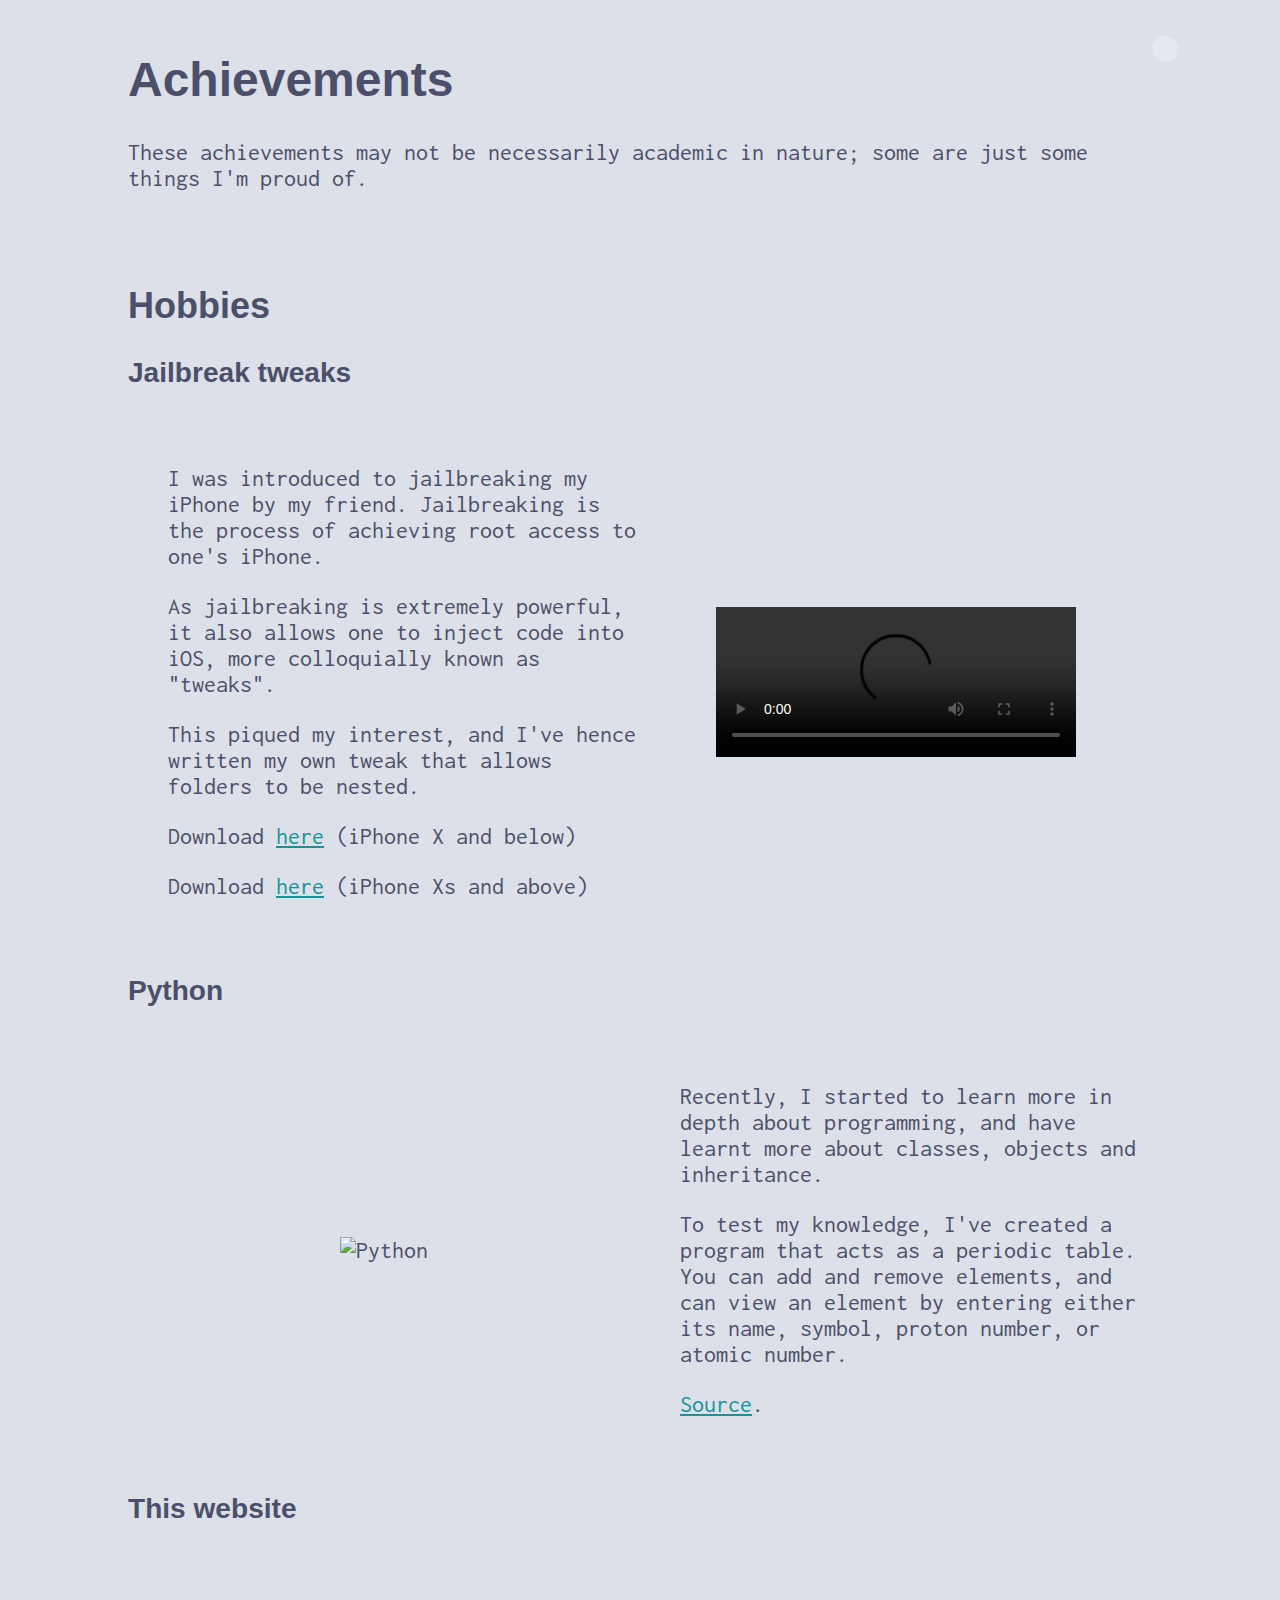
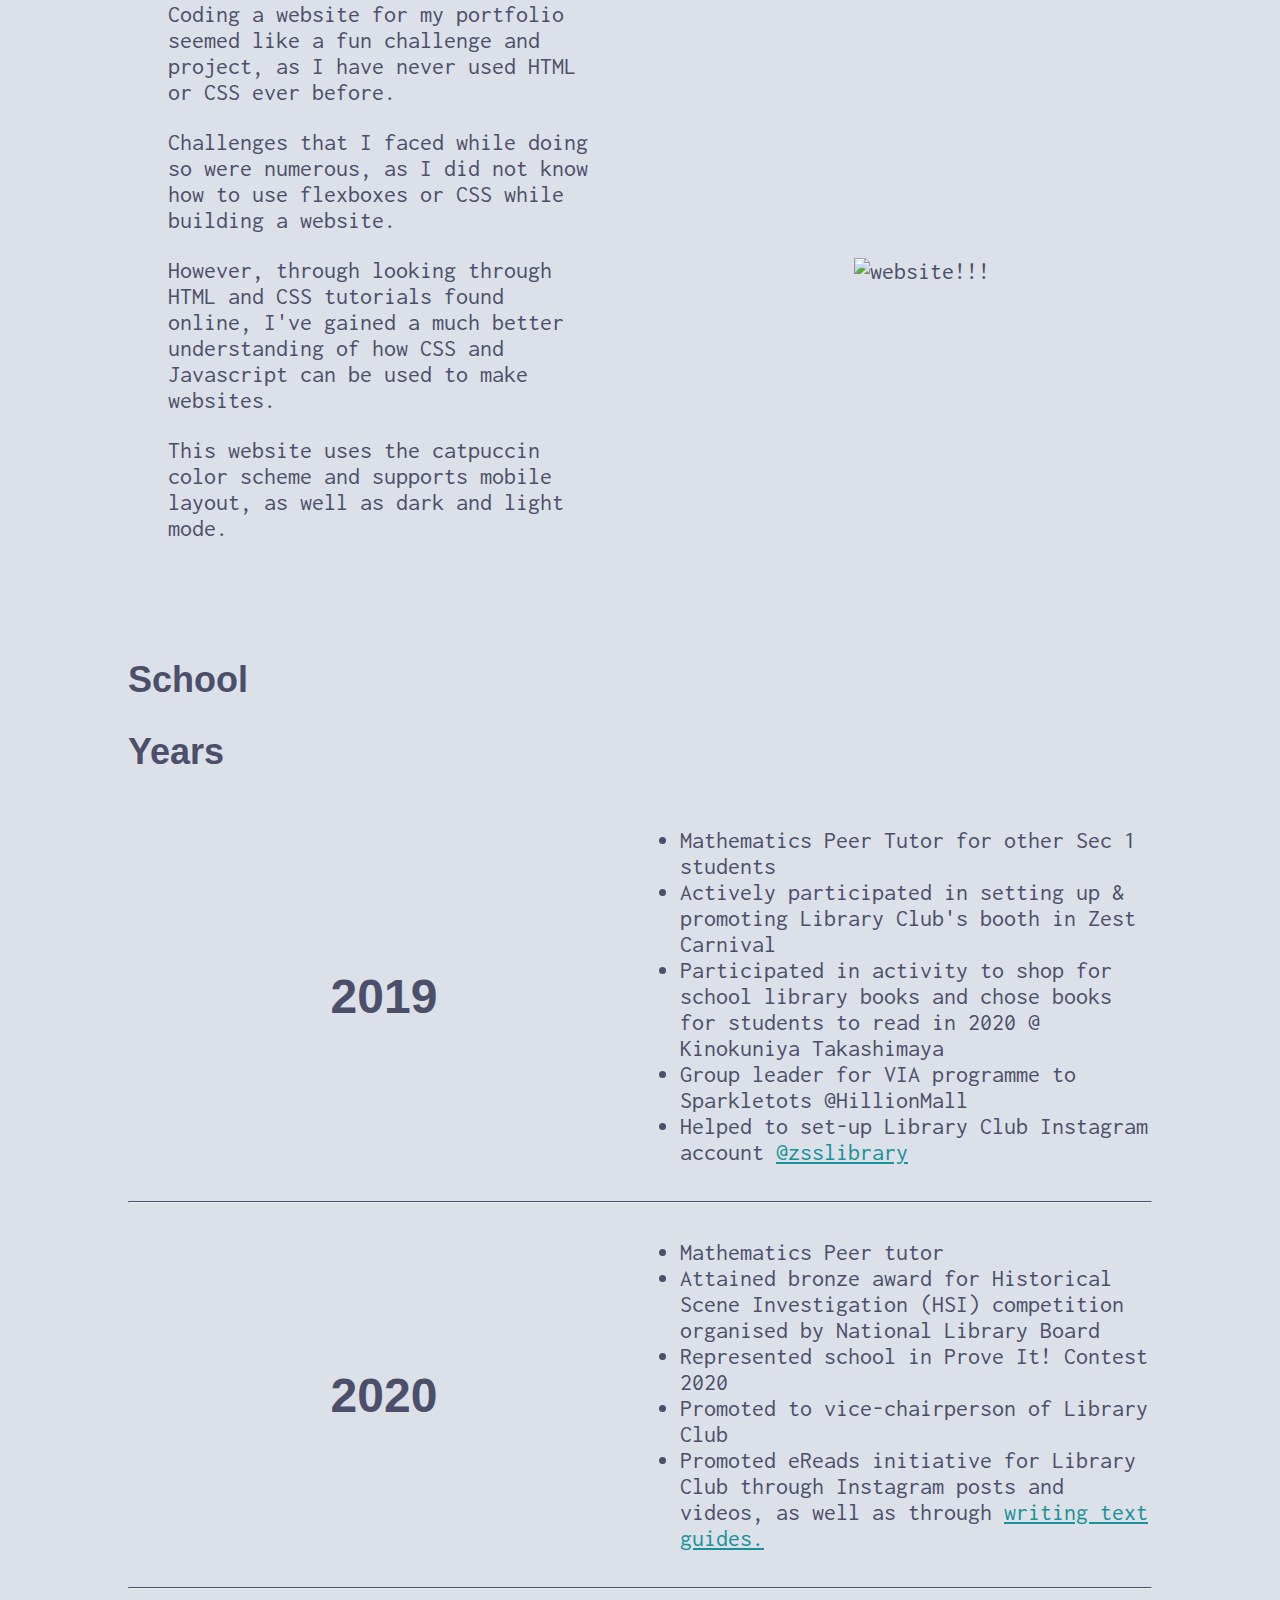
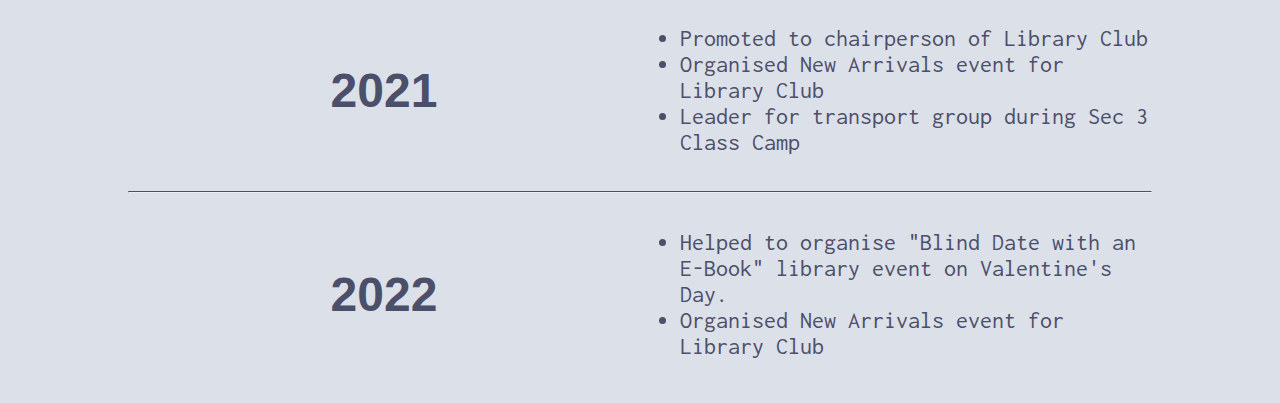
==== achievements.html @ 93082a9f "Add files via upload" ====
<!DOCTYPE html>
<html lang='en'>

<head>
    <title>LL's site</title>
    <meta charset='utf-8'>
    <meta name="viewport" content="width=device-width, initial-scale=1">
    <meta property="og:site_name" content="LL's website">
    <meta property="og:url" content="https://hrtowii.github.io">
    <meta property="og:title" content="Website of htrowii">
    <meta property="og:description" content="Sussy">
    <meta property="og:type" content="website">
    <link rel='stylesheet' href='main.css'>
    <link rel="icon" href="img/oneshotsun.ico">
    <script src="https://kit.fontawesome.com/e23a98c840.js" crossorigin="anonymous"></script>
</head>

<body>
    <div id="navbarbutton">
        <a href="javascript:void(0);" class="navbaricon" onclick="navExpand()"><i class="sticky fa fa-bars"></i></a>
    </div>
    <div id="navbar" class="hidden">
        <a href="javascript:void(0);" class="icon" onclick="navExpand()"><i class="fa fa-bars"></i></a>
        <a href="index.html">Home</a>
         
        <a class="active" href="javascript:void(0)">Achievements</a>
        <a href="blog.html">Blog</a>
        <span class="navsocial">
            <a href="https://instagram.com/htrowii"><i class="fab fa-instagram"></i></a>
            <a href="https://github.com/hrtowii"><i class="fab fa-github"></i></a>
        </span>
    </div>

    <div class="content">
        <h1>Achievements</h1>
        <p>These achievements may not be necessarily academic in nature; some are just some things I'm proud of. </p>
    </div>

    <div class="content">
        <!-- why is flexbox so CONFUSING!!!!!!-->
        <h2>Hobbies</h2>
        <!-- <h3>Scratch</h3>
        <div class="contentflexboxleft">
            <div class="contentleft">
                <iframe src="https://scratch.mit.edu/projects/213161952/embed" title="Scratch Game" frameborder="0"
                    allow="accelerometer; autoplay; clipboard-write; encrypted-media; gyroscope; picture-in-picture"
                    allowfullscreen></iframe>
            </div>
            <div class="contentright">
                <ul>
                    <p>When I was in primary school, I was introduced to using Scratch for programming simple games.
                        This is one of them. </p>
                </ul>
            </div>
        </div> -->
        <h3>Jailbreak tweaks</h3>
        <div class="contentflexboxright">
            <div class="contentleft">
                <ul>
                    <p>I was introduced to jailbreaking my iPhone by my friend. Jailbreaking is the process of achieving
                        root access to one's iPhone. </p>
                    <p>As jailbreaking is extremely powerful, it also allows one to inject code into iOS, more
                        colloquially known as "tweaks". </p>
                    <p>This piqued my interest, and I've hence written my own tweak that allows folders to be nested.
                    </p>
                    <p>Download <a
                            href="https://cdn.discordapp.com/attachments/688122301975363591/941965598353653760/com.htrowii.nestedfoldersarm64_1.0.0_iphoneos-arm.deb">here</a>
                        (iPhone X and below) </p>
                    <p>Download <a
                            href="https://cdn.discordapp.com/attachments/688122301975363591/941965598575968256/com.htrowii.nestedfoldersarm64e_1.0.0_iphoneos-arm.deb">here</a>
                        (iPhone Xs and above) </p>
                    <ul>
            </div>
            <div class="contentright">
                <video width="360" src="img/video.mp4" title="Nested folders" controls=""> No video support in this
                    browser. </video>
            </div>
        </div>
        <!-- <h3>mBot</h3>
        <div class="contentflexboxleft">
            <div class="contentleft">
                <img src="img/mBot.png" title="Scratch Game" frameborder="0"
                    allow="accelerometer; autoplay; clipboard-write; encrypted-media; gyroscope; picture-in-picture"
                    allowfullscreen></img>
            </div>
            <div class="contentright">
                <ul>
                    <p>Through my school's Applied Learning Programme, I learnt to use mBot and Arduino and how to
                        programme a robot to complete basic obstacle courses. </p>
                    <p>I coded the mBot to only follow black colored lines, and to turn automatically whenever it
                        detected a wall. </p>
                </ul>
            </div>
        </div> -->
        <!-- <h3>Swift</h3>
        <div class="contentflexboxright">
            <div class="contentleft">
                <ul>
                    <p>I've always been intrigued by apps, and how they're coded for so many devices while maintaining
                        user friendliness. </p>
                    <p>Recently, since the Covid-19 Pandemic started, more and more apps have been released to aid
                        people fare through tough times during lockdown by providing various goods/services (eg.
                        Redmart, Carousell) </p>
                    <p>Hence, I started to search up on what languages mobile apps are coded in, and came across Swift.
                        Swift is the native language used in Apple iPhone applications. </p>
                    <p>I've since learnt some basic Swift from Codecademy and am currently learning SwiftUI through "100
                        Days of Swift(UI)" by Hacking with Swift. </p>
                </ul>
            </div>
            <div class="contentright">
                <img src="img/Swift.png" title="Swift"></img>
            </div>
        </div> -->
        <h3>Python</h3>
        <div class="contentflexboxleft">
            <div class="contentleft">
                <img src="img/Python.png" title="Python"></img>
            </div>
            <div class="contentright">
                <ul>
                    <p>Recently, I started to learn more in depth about programming, and have learnt more about classes,
                        objects and inheritance. </p>
                    <p>To test my knowledge, I've created a program that acts as a periodic table. You can add and
                        remove elements, and can view an element by entering either its name, symbol, proton number, or
                        atomic number. </p>
                    <p><a href="https://raw.githubusercontent.com/hrtowii/Pythonstuff/main/PeriodicTable.py">Source</a>.
                    </p>
                </ul>
            </div>
        </div>

        <h3>This website</h3>
        <div class="contentflexboxright">
            <div class="contentleft" style="padding-right: 10%;">
                <ul>
                    <p>Coding a website for my portfolio seemed like a fun challenge and project, as I have never used
                        HTML or CSS ever before. </p>
                    <p>Challenges that I faced while doing so were numerous, as I did not know how to use flexboxes or
                        CSS while building a website. </p>
                    <p>However, through looking through HTML and CSS tutorials found online, I've gained a much better
                        understanding of how CSS and Javascript can be used to make websites. </p>
                    <p>This website uses the catpuccin color scheme and supports mobile layout, as well as dark and
                        light mode. </p>
                </ul>
            </div>
            <div class="contentright">
                <img src="img/Website.png" title="website!!!"></img>
            </div>
        </div>

    </div>

    <div class="content">
        <h2>School</h2>
        <h2>Years</h2>
        <div class="contentflexboxright">
            <div class="contentleft">
                <h1 id="2019">2019</h1>
            </div>
            <div class="contentright">
                <ul>
                    <li>Mathematics Peer Tutor for other Sec 1 students </li>
                    <li>Actively participated in setting up & promoting Library Club's booth in Zest Carnival </li>
                    <li>Participated in activity to shop for school library books and chose books for students to read
                        in 2020 @ Kinokuniya Takashimaya </li>
                    <li>Group leader for VIA programme to Sparkletots @HillionMall </li>
                    <li>Helped to set-up Library Club Instagram account <a
                            href="https://instagram.com/zsslibrary/">@zsslibrary</a> </li>
                </ul>
            </div>
        </div>
        <hr class="style">
        <div class="contentflexboxright">
            <div class="contentleft">
                <h1 id="2020">2020</h1>
            </div>
            <div class="contentright">
                <ul>
                    <li>Mathematics Peer tutor </li>
                    <li>Attained bronze award for Historical Scene Investigation (HSI) competition organised by National
                        Library Board </li>
                    <li>Represented school in Prove It! Contest 2020 </li>
                    <li>Promoted to vice-chairperson of Library Club </li>
                    <li>Promoted eReads initiative for Library Club through Instagram posts and videos, as well as
                        through <a href="https://drive.google.com/file/d/1F2bn2jaBj6zykSbVB9zctTsX5LFpiKjy/view">writing
                            text guides.</a> </li>
                </ul>
            </div>
        </div>
        <hr class="style">
        <div class="contentflexboxright">
            <div class="contentleft">
                <h1 id="2021">2021</h1>
            </div>
            <div class="contentright">
                <ul>
                    <li>Promoted to chairperson of Library Club </li>
                    <li>Organised New Arrivals event for Library Club </li>
                    <li>Leader for transport group during Sec 3 Class Camp </li>
                </ul>
            </div>
        </div>
        <hr class="style">
        <div class="contentflexboxright">
            <div class="contentleft">
                <h1 id="2022">2022</h1>
            </div>
            <div class="contentright">
                <ul>
                    <li>Helped to organise "Blind Date with an E-Book" library event on Valentine's Day. </li>
                    <li>Organised New Arrivals event for Library Club </li>
                </ul>
            </div>
        </div>
    </div>
    </div>
</body>
<script type="text/javascript" src="navbar.js"></script>
</html>
---- main.css ----
@import url('https://fonts.googleapis.com/css?family=Inconsolata:wght@300&display=swap');

@font-face {
  font-family: "JetBrainsMono Semibold";
  src: local("JetBrainsMono Semibold"),
    url("fonts/JetBrainsMono-SemiBold.woff2") format("woff") tech(color-COLRv1), url("fonts/JetBrainsMono-SemiBold.woff2")
      format("woff");
}

/* light mode */
:root {
  --background: #dce0e8;
  --background2: #e6e9ef;
  --foreground: #4c4f69;
  --date: #ea76cb;
  --navbar: #e6e9ef;
  --navsel: #dd7878;
  --navhover: #dc8a78;
  --link: #179299;
  --linkhover: #40a02b;
}

/* dark mode*/
@media (prefers-color-scheme: dark) {
  :root {
    --background: #11111b;
    --background2: #181825;
    --foreground: #cdd6f4;
    --date: #f5c2e7;
    --navbar: #1e1e2e;
    --navsel: #ca9ee6;
    --navhover: #cba6f7;
    --link: #f5e0dc;
    --linkhover: #f5c2e7;
  }
}

/* basic stuff */
body {
  background-color: var(--background);
  color: var(--foreground);
  font-size: 1.5rem;
  margin: 0px;
  overflow-x: hidden;
  font-family: 'Inconsolata', sans-serif;
}

h1 {
  text-align: left;
  font-size: 3rem;
  font-family: 'JetBrainsMono Semibold', sans-serif;
}

h2 {
  text-align: left;
  font-size: 2.25rem;
  font-family: 'JetBrainsMono Semibold', sans-serif;
}

h3 {
  text-align: left;
  font-size: 1.755rem;
  font-family: 'JetBrainsMono Semibold', sans-serif;
}

p {
  word-wrap: break-word;
  width: 100%;
}
.inline {
  display: inline;
}

.inlinehighlight {
  display: inline;
  color: var(--navsel);
}

a {
  color: var(--link);
  text-decoration: underline;
  font-style: normal;
  font-family: 'Inconsolata', sans-serif;
}

a:hover {
  color: var(--linkhover);
  font-family: 'Inconsolata', sans-serif;
  transition: color .2s ease;
  transition-property: color;
  transition-duration: 0.2s;
  transition-timing-function: ease;
  transition-delay: 0s;
}

hr.style {
  border-top: 1px solid var(--foreground);
}

html {
  overflow-y: auto;
}
/*  Navbar  */
#navbar {
  position: fixed;
  top: 0;
  left: 0;
  min-height: 120vh; /* please work on iphone */
  overflow-y: auto;
  background-color: var(--navbar);
  z-index: 9999;
  font-family: 'Inconsolata', sans-serif;
}

.hidden {
  visibility: hidden;
}

.sticky.fa.fa-bars { /* navbar button floating */
  padding: 0.8rem;
  top: 4vh;
  left: 90vw;
  color: var(--foreground);
  overflow: hidden;
  background: var(--background2);
  border-radius: 50%;
  font-size: 2.5rem;
  z-index: 999;
}

.sticky {
  /* class for sticky, js applies it when scrolling/resizing and on load */
  position: fixed;
  top: 0;
}

#navbar a {
  display: block;
  color: var(--foreground);
  text-align: left;
  padding: 14px 16px 14px 16px;
  text-decoration: none;
  font-size: 1.5rem;
  font-family: 'Inconsolata', sans-serif;
}

#navbar a:hover {
  background-color: var(--navhover);
  color: var(--background);
  font-family: 'Inconsolata', sans-serif;
}

#navbar a.active {
  background-color: var(--navsel);
  color: var(--background);
  font-family: 'Inconsolata', sans-serif;
}

#navbar a.active:hover {
  background-color: var(--navhover);
  color: var(--background);
  font-family: 'Inconsolata', sans-serif;
}

#navbar .icon {
  float: right;
  display: none;
}

span {
  display: block;
  text-align: center;
}

.blank {
  display: inline;
  color: var(--foreground);
}

#navbar .navsocial a {
  display: none;
  /* display: inline-flex; */
  text-align: left;
}

#navbar .navsocial :not(a) {
  padding-right: 0px;
}

/* extra stuff */
.content {
  padding-top: 20px;
  padding-bottom: 20px;
  padding-left: 10vw;
  padding-right: 10vw;
}

.centered {
  display: flex;
  align-items: center;
  justify-content: center;
}

#indexlinks {
  overflow: hidden;
  background-color: var(--background2);
  border-radius: 10px;
  width: 17vw;
}

#indexlinks span {
  display: inline-block;
  width: 100%;
}

#indexlinks a {
  display: block;
  width: 100%;
  color: var(--foreground);
  text-align: left;
  padding: 14px 16px 14px 16px;
  text-decoration: none;
  font-size: 1.5rem;
  font-family: 'Inconsolata', sans-serif;
}
#indexlinks .fab {
  display: inline; /* index page social media icons */
}

#indexlinks p {
  display: inline;
  text-align: left;
  margin-left: 12px;
}
#indexlinks a:hover {
  background-color: var(--navhover);
  color: var(--background);
  font-family: 'Inconsolata', sans-serif;
}

/* content alignment */
.contentflexboxleft {
  /* picture on left */
  display: flex;
  flex-direction: row;
  position: relative;
}
#text {
  display: none;
}
.contentflexboxright {
  /* means that the picture IS on the right */
  display: flex;
  flex-direction: row;
  position: relative;
}

.contentleft,
.contentright {
  width: 50vw;
  height: auto;
  display: flex;
  justify-content: space-evenly;
  align-items: center;
}

.contentactuallyleft {
  display: flex;
  justify-content: start;
  align-items: center;
}

img,
iframe,
video {
  max-height: 100%;
  max-width: 100%;
  object-fit: scale-down;
  z-index: 1;
}

/* animations */
html {
  scroll-behavior: smooth;
}

p, h1, h2, h3, h4, ul, li, hr, img, video, iframe, pre, code .blogpostbox, .blogpost {
  -webkit-animation-name: fadeInUp;
  animation-name: fadeInUp;
  -webkit-animation-duration: 0.5s;
  animation-duration: 0.5s;
  -webkit-animation-fill-mode: both;
  animation-fill-mode: both;
}

@-webkit-keyframes fadeInUp {
  0% {
    opacity: 0;
    -webkit-transform: translate3d(0, 100%, 0);
    transform: translate3d(0, 100%, 0);
  }

  100% {
    opacity: 1;
    -webkit-transform: none;
    transform: none;
  }
}

@keyframes fadeInUp {
  0% {
    opacity: 0;
    -webkit-transform: translate3d(0, 100%, 0);
    transform: translate3d(0, 100%, 0);
  }

  100% {
    opacity: 1;
    -webkit-transform: none;
    transform: none;
  }
}

.bounceOutLeft {
  -webkit-animation-name: bounceOutLeft;
  animation-name: bounceOutLeft;
  -webkit-animation-duration: 1s;
  animation-duration: 1s;
  -webkit-animation-fill-mode: both;
  animation-fill-mode: both;
}

@-webkit-keyframes bounceOutLeft {
  20% {
    opacity: 1;
    -webkit-transform: translate3d(20px, 0, 0);
    transform: translate3d(20px, 0, 0);
  }

  100% {
    opacity: 0;
    -webkit-transform: translate3d(-50px, 0, 0);
    transform: translate3d(-3000px, 0, 0);
  }
}

@keyframes bounceOutLeft {
  20% {
    opacity: 1;
    -webkit-transform: translate3d(20px, 0, 0);
    transform: translate3d(20px, 0, 0);
  }

  100% {
    opacity: 0;
    -webkit-transform: translate3d(-50px, 0, 0);
    transform: translate3d(-3000px, 0, 0);
  }
}

.bounceInLeft {
  -webkit-animation-name: bounceInLeft;
  animation-name: bounceInLeft;
  -webkit-animation-duration: 1s;
  animation-duration: 1s;
  -webkit-animation-fill-mode: both;
  animation-fill-mode: both;

}

@-webkit-keyframes bounceInLeft {

  0%,
  60%,
  75%,
  90%,
  100% {
    -webkit-transition-timing-function: cubic-bezier(0.215, 0.610, 0.355, 1.000);
    transition-timing-function: cubic-bezier(0.215, 0.610, 0.355, 1.000);
  }

  0% {
    opacity: 0;
    -webkit-transform: translate3d(-3000px, 0, 0);
    transform: translate3d(-3000px, 0, 0);
  }

  60% {
    opacity: 1;
    -webkit-transform: translate3d(25px, 0, 0);
    transform: translate3d(25px, 0, 0);
  }

  75% {
    -webkit-transform: translate3d(-10px, 0, 0);
    transform: translate3d(-10px, 0, 0);
  }

  90% {
    -webkit-transform: translate3d(5px, 0, 0);
    transform: translate3d(5px, 0, 0);
  }

  100% {
    -webkit-transform: none;
    transform: none;
  }
}

@keyframes bounceInLeft {

  0%,
  60%,
  75%,
  90%,
  100% {
    -webkit-transition-timing-function: cubic-bezier(0.215, 0.610, 0.355, 1.000);
    transition-timing-function: cubic-bezier(0.215, 0.610, 0.355, 1.000);
  }

  0% {
    opacity: 0;
    -webkit-transform: translate3d(-3000px, 0, 0);
    transform: translate3d(-3000px, 0, 0);
  }

  60% {
    opacity: 1;
    -webkit-transform: translate3d(25px, 0, 0);
    transform: translate3d(25px, 0, 0);
  }

  75% {
    -webkit-transform: translate3d(-10px, 0, 0);
    transform: translate3d(-10px, 0, 0);
  }

  90% {
    -webkit-transform: translate3d(5px, 0, 0);
    transform: translate3d(5px, 0, 0);
  }

  100% {
    -webkit-transform: none;
    transform: none;
  }
}

@-webkit-keyframes rotating /* Safari and Chrome */ {
  from {
    -webkit-transform: rotate(0deg);
    -o-transform: rotate(0deg);
    transform: rotate(0deg);
  }
  to {
    -webkit-transform: rotate(360deg);
    -o-transform: rotate(360deg);
    transform: rotate(360deg);
  }
}
@keyframes rotating {
  from {
    -ms-transform: rotate(0deg);
    -moz-transform: rotate(0deg);
    -webkit-transform: rotate(0deg);
    -o-transform: rotate(0deg);
    transform: rotate(0deg);
  }
  to {
    -ms-transform: rotate(360deg);
    -moz-transform: rotate(360deg);
    -webkit-transform: rotate(360deg);
    -o-transform: rotate(360deg);
    transform: rotate(360deg);
  }
}
.rotating {
  -webkit-animation: rotating 7.5s linear infinite;
  -moz-animation: rotating 7.5s linear infinite;
  -ms-animation: rotating 7.5s linear infinite;
  -o-animation: rotating 7.5s linear infinite;
  animation: rotating 7.5s linear infinite;
}

/*  Blog  */

code { /* single line, similar to ` ` in discord */
  position: relative;
}

pre { /* block of code similar to ```...``` in discord */
  display: block;
  border: 2px solid var(--foreground);
  padding: 30px;
  white-space: pre-wrap;
}

.blogpostbox {
  border: 2px solid var(--foreground);
  margin-bottom: 10px;
}

.blogpost {
  position: relative;
  width: calc(100% - 16px);
  height: 2.5rem;
  padding: 8px;
  color: var(--navhover);
}

.blogpostbox:nth-child(even) {
  /* Alternate colors between the boxes because I think that looks cool */
  background-color: var(--navbar);
}

/* .blogpost:hover {
  background-color: var(--tablehover);
} */

.blogpost a {
  color: var(--navhover);
}

.blogpost a:hover {
  color: var(--navsel);
}

.date {
  color: var(--date);
  position: absolute;
  bottom: 8px;
  right: 8px;
}



/* Responsiveness to phone screens */
/* For really small mobile phones: */
@media only screen and (max-width:568px) {
  h1 {
    font-size: 2.2rem;
  }
  h2 {
    font-size: 1.75rem;
  }
  h3 {
    font-size: 1.5rem;
  }
}
@media only screen and (max-width:767px) {

  /* For mobile phones: */
  .content {
    font-size: 1.3rem;
    column-gap: 10px;
    row-gap: 10px;
  }

  .desktoponly {
    display: none;
  }

  .nomobile {
    display: none;
  }

  .date {
    font-size: 1rem;
  }

  .contentflexboxleft {
    flex-direction: column-reverse;
    justify-content: center;
  }

  .contentflexboxright {
    flex-direction: column;
    justify-content: center;
  }

  .contentcenter {
    width: 50vw;
    max-width: 400px;
    height: auto;
  }
  .blogpost a {
    font-size: 1.0rem;
  }
  .date {
    font-size: 0.8rem;
  }
}

@media only screen and (max-width:1024px) {
  #indexlinks {
    width: 80vw;
  }
  /* For tablets: */
  .main {
    width: 80%;
    padding: 0;
  }

  .right {
    width: 100%;
  }

  .desktoponly {
    display: none;
  }

  .sticky.fa.fa-bars {
    left: 80vw;
    padding: 0.8rem;
    font-size: 2rem;
    opacity: 0.5;
  }

  .contentflexboxleft {
    flex-direction: column-reverse;
    justify-content: center;
  }

  .contentflexboxright {
    flex-direction: column;
    justify-content: center;
  }

  .contentright,
  .contentleft,
  .contentcenter {
    width: 80vw;
    margin-bottom: 5vh;
  }
  code { /* single line, similar to ` ` in discord */
    /* border: 1px solid var(--foreground);
    padding: 5px; */
    font-size: 0.8rem;
  }

  pre { /* block of code similar to ```...``` in discord */
    display: block;
    border: 2px solid var(--foreground);
    padding: 5px;
    font-size: 0.8rem;
    white-space: pre-wrap;
  }

  #navbar .icon {
    display: none;
  }

}
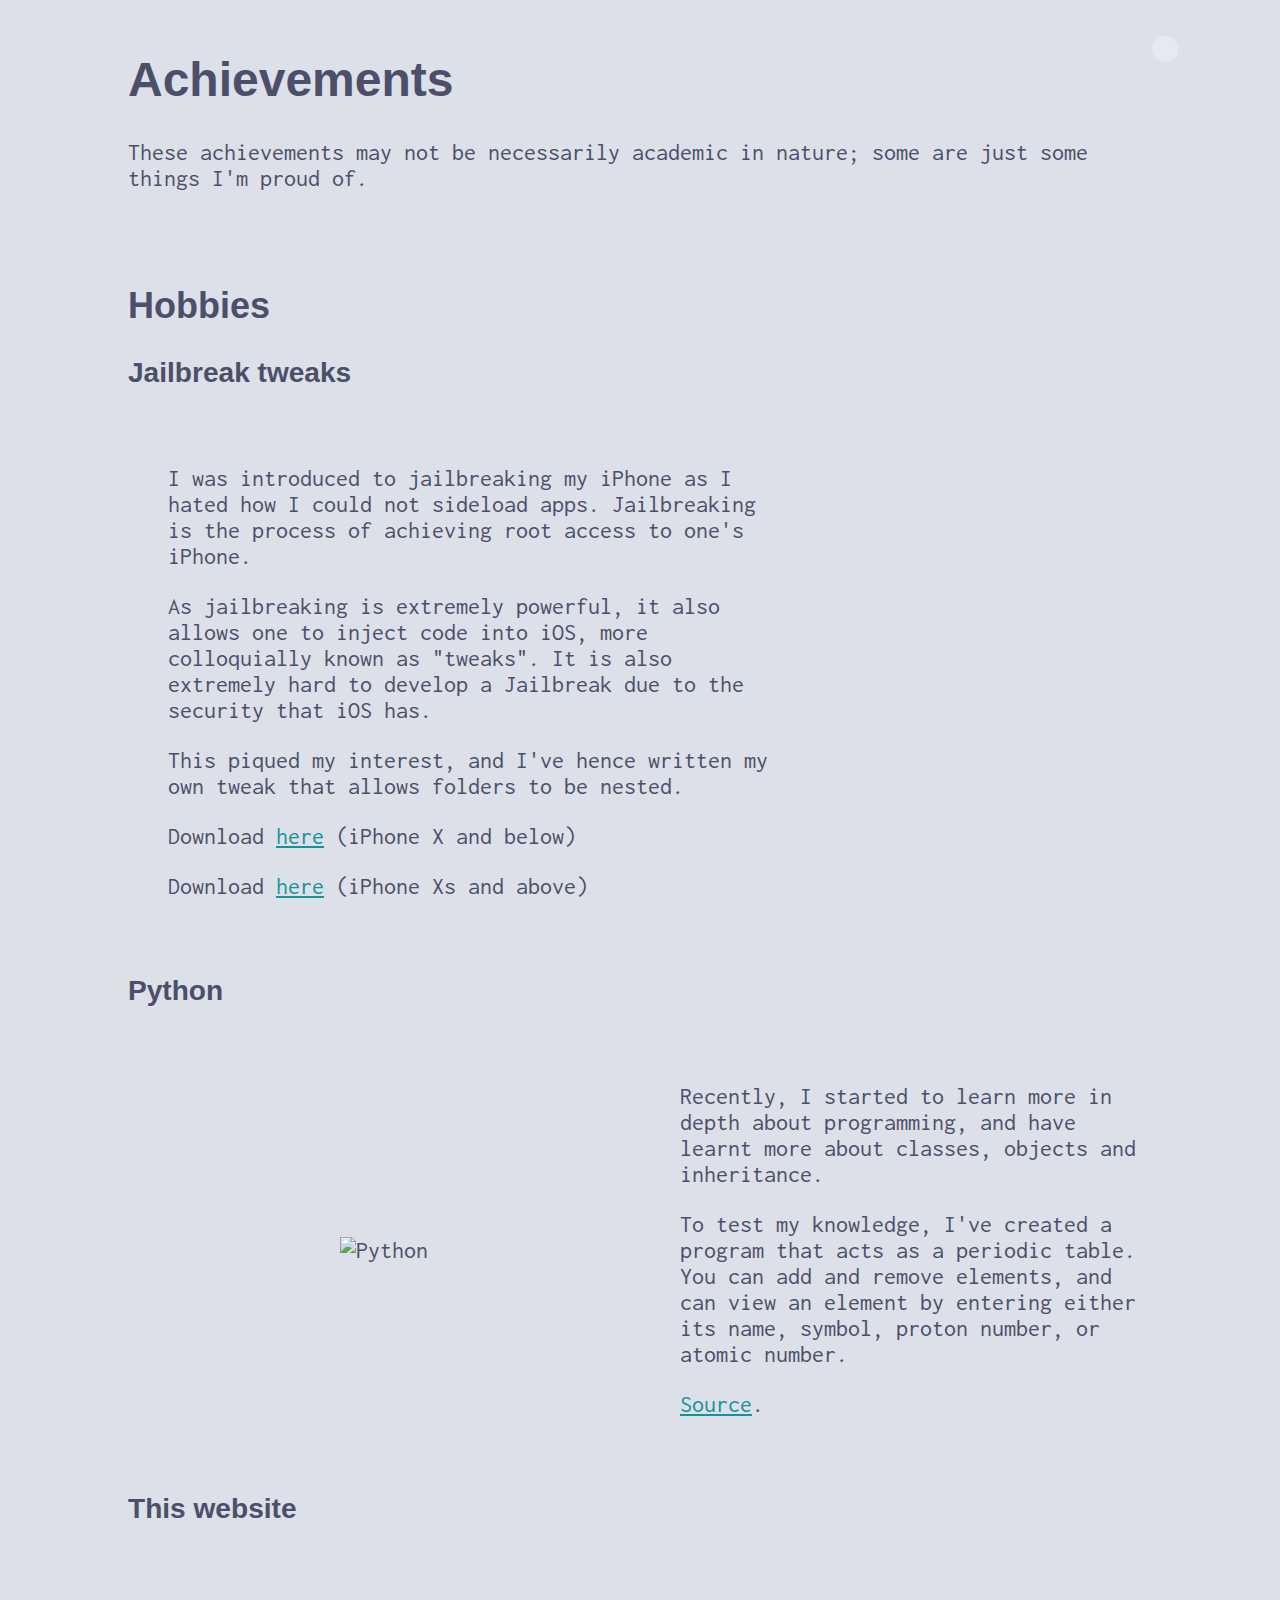
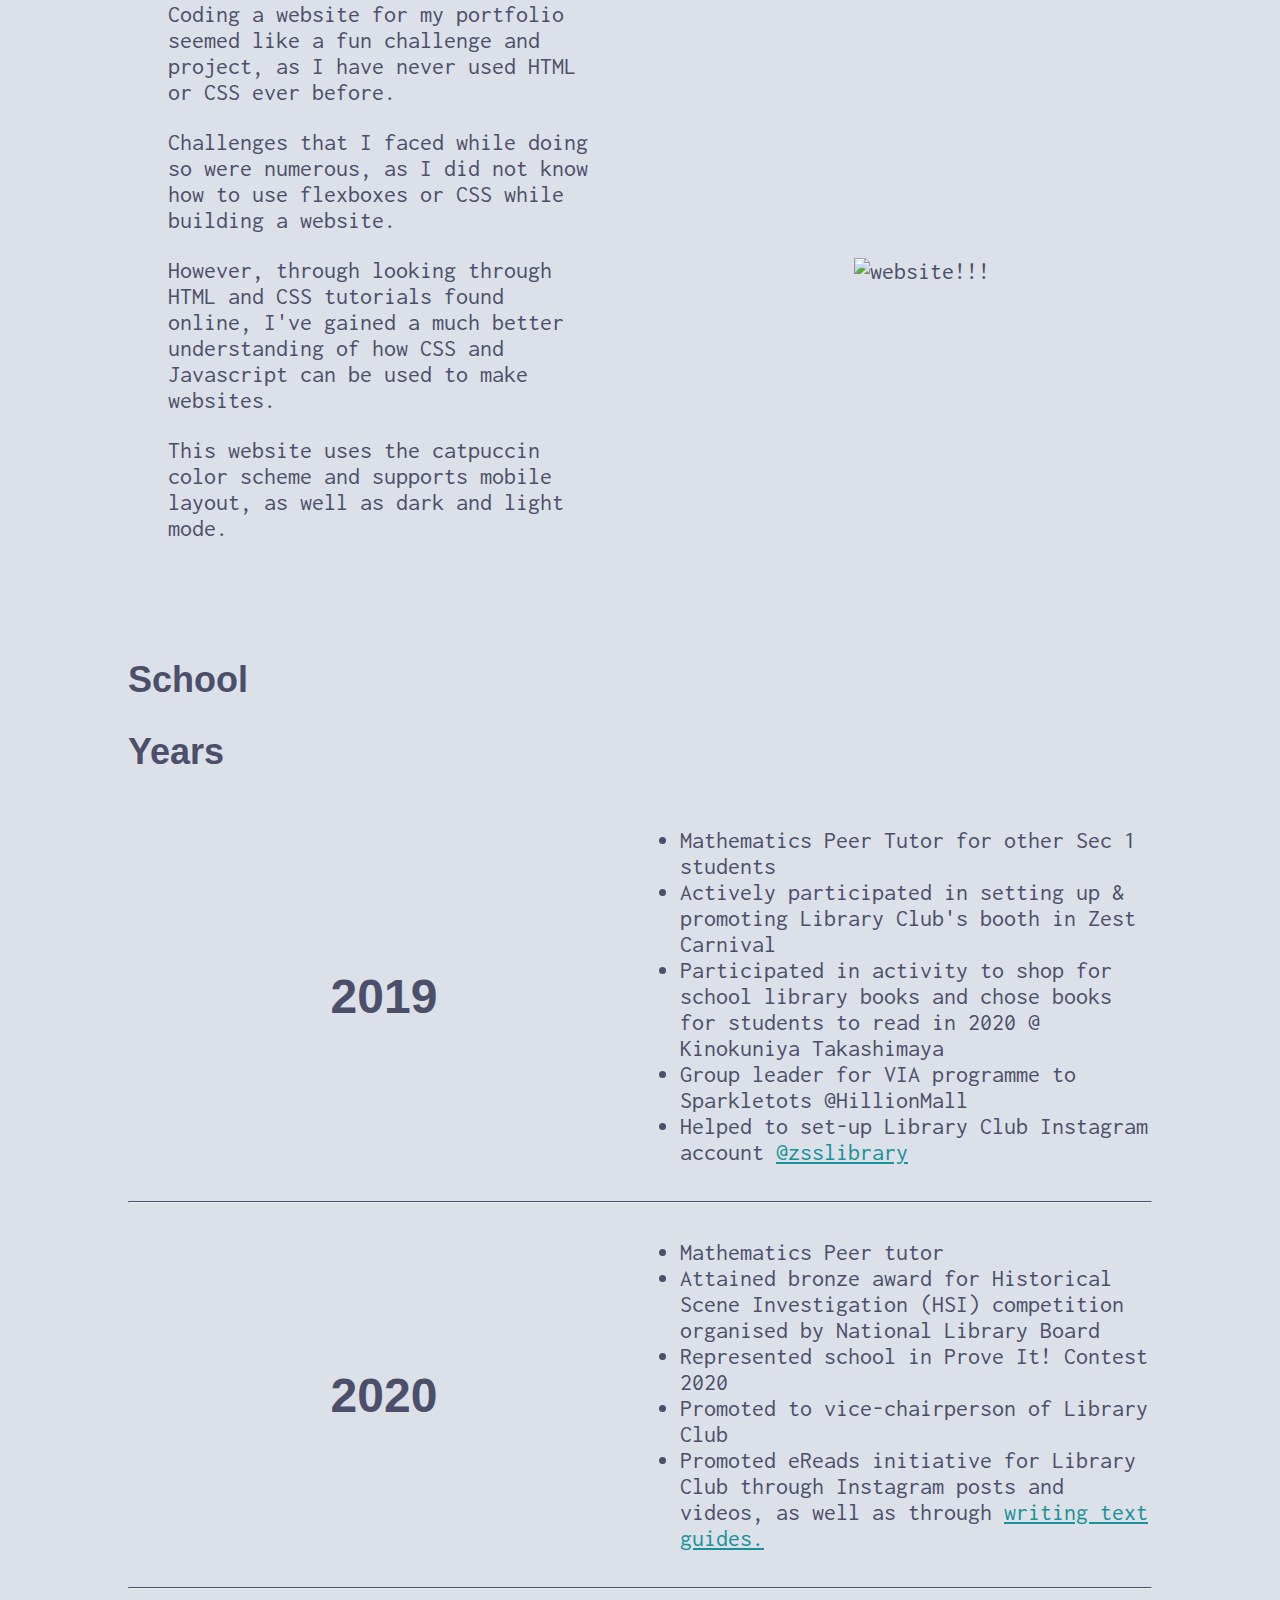
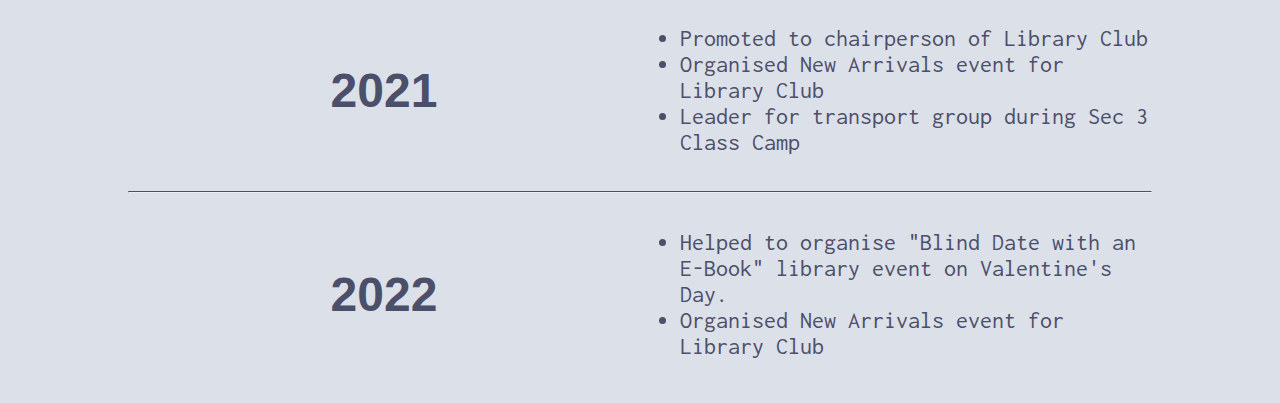
==== commit ac8759ac: "Update achievements.html" ====
--- a/achievements.html
+++ b/achievements.html
@@ -2,7 +2,7 @@
 <html lang='en'>
 
 <head>
-    <title>LL's site</title>
+    <title>Js's totally original stei</title>
     <meta charset='utf-8'>
     <meta name="viewport" content="width=device-width, initial-scale=1">
     <meta property="og:site_name" content="LL's website">
@@ -57,10 +57,10 @@
         <div class="contentflexboxright">
             <div class="contentleft">
                 <ul>
-                    <p>I was introduced to jailbreaking my iPhone by my friend. Jailbreaking is the process of achieving
+                    <p>I was introduced to jailbreaking my iPhone as I hated how I could not sideload apps. Jailbreaking is the process of achieving
                         root access to one's iPhone. </p>
                     <p>As jailbreaking is extremely powerful, it also allows one to inject code into iOS, more
-                        colloquially known as "tweaks". </p>
+                        colloquially known as "tweaks". It is also extremely hard to develop a Jailbreak due to the security that iOS has. </p>
                     <p>This piqued my interest, and I've hence written my own tweak that allows folders to be nested.
                     </p>
                     <p>Download <a
@@ -71,10 +71,6 @@
                         (iPhone Xs and above) </p>
                     <ul>
             </div>
-            <div class="contentright">
-                <video width="360" src="img/video.mp4" title="Nested folders" controls=""> No video support in this
-                    browser. </video>
-            </div>
         </div>
         <!-- <h3>mBot</h3>
         <div class="contentflexboxleft">
@@ -216,4 +212,4 @@
     </div>
 </body>
 <script type="text/javascript" src="navbar.js"></script>
-</html>+</html>
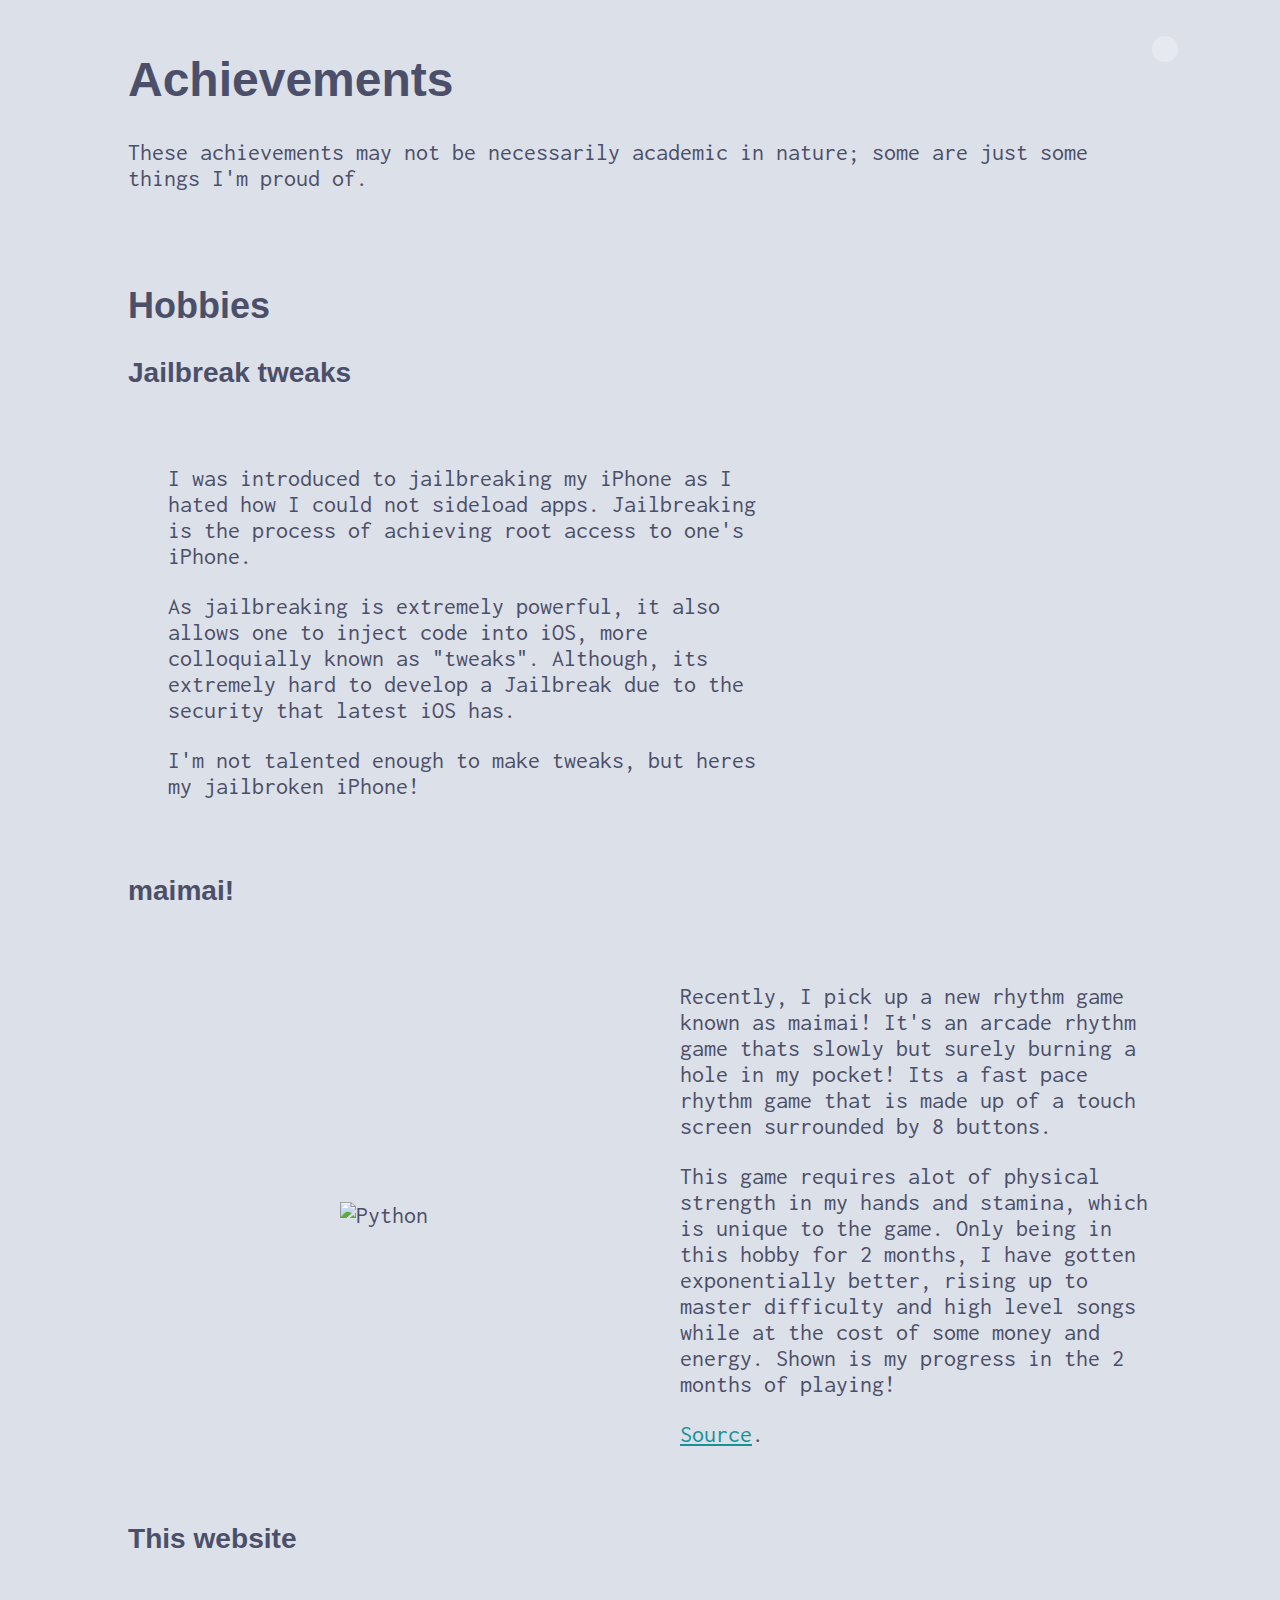
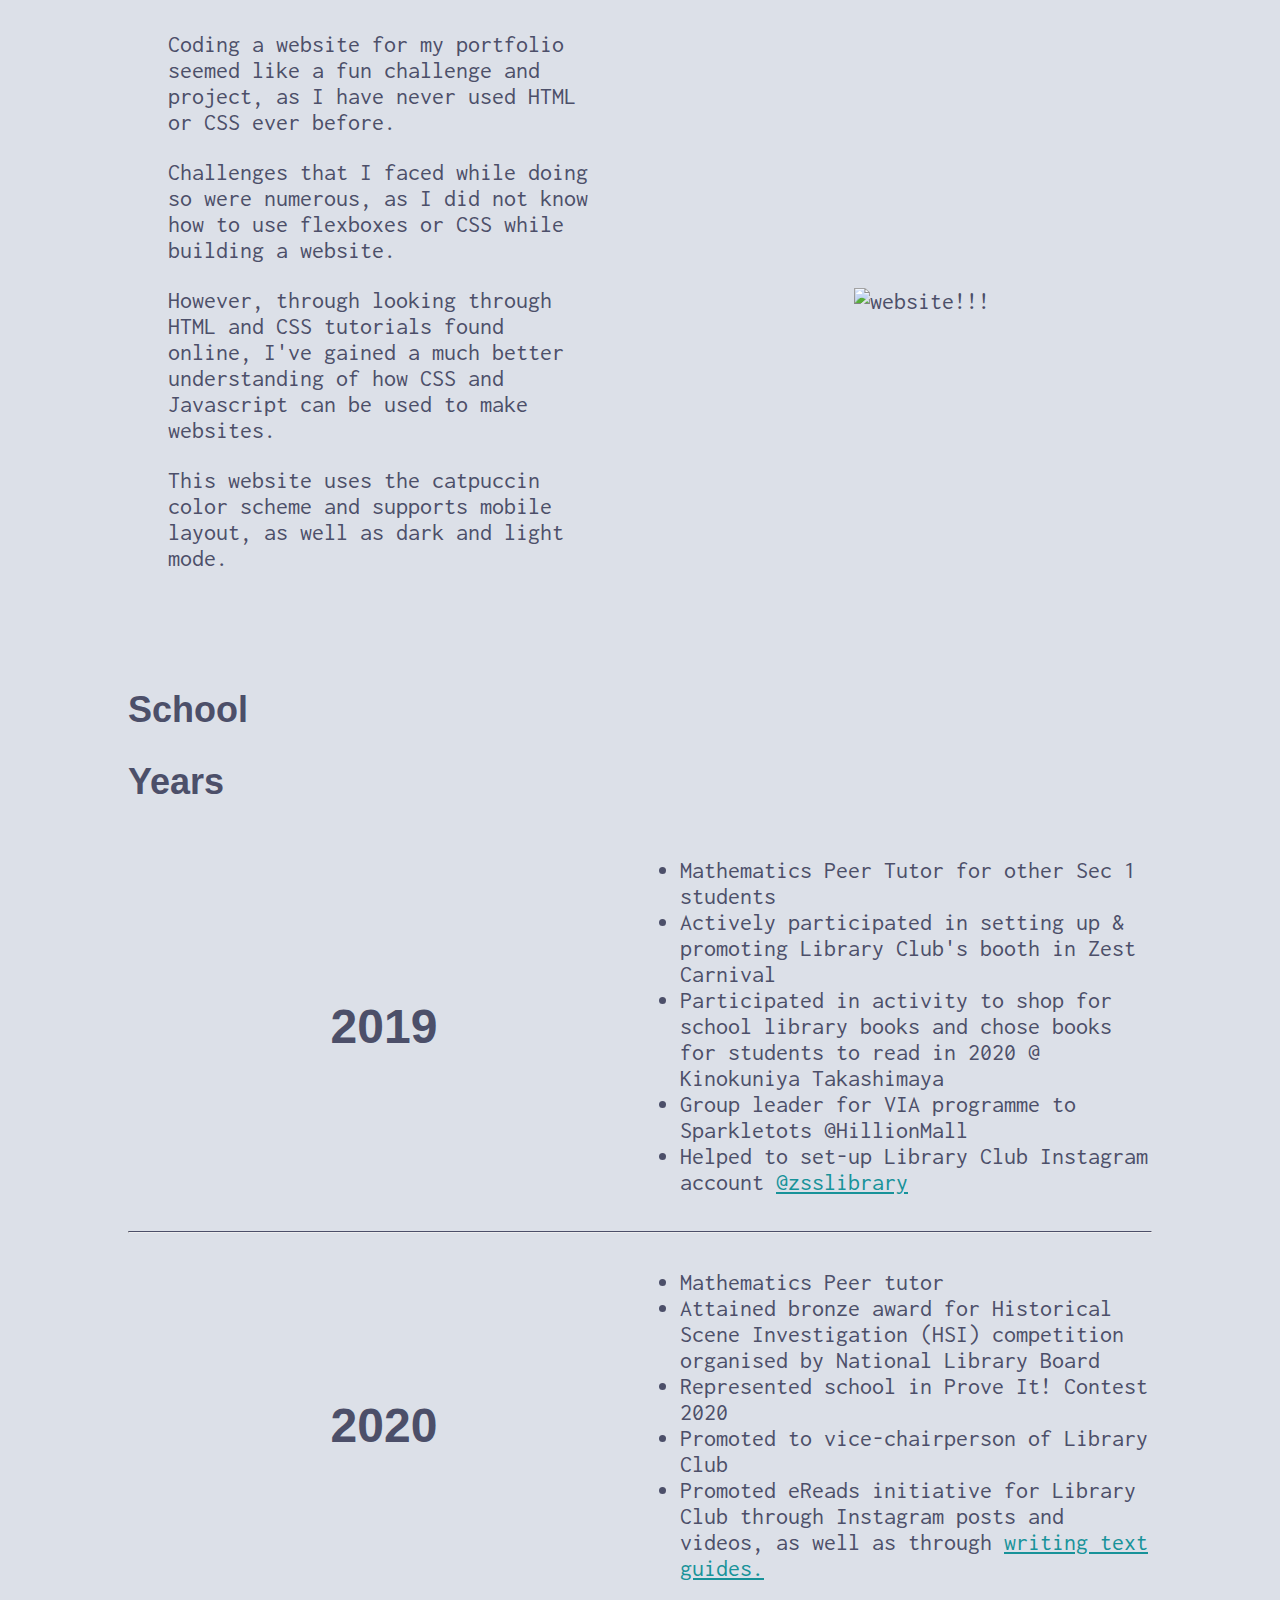
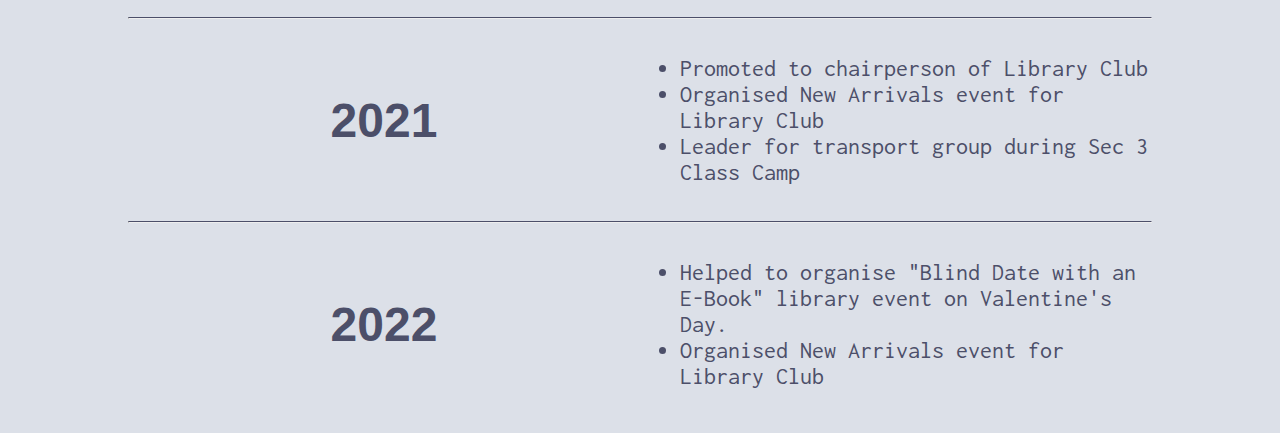
==== commit b8f55384: "Update achievements.html" ====
--- a/achievements.html
+++ b/achievements.html
@@ -60,15 +60,9 @@
                     <p>I was introduced to jailbreaking my iPhone as I hated how I could not sideload apps. Jailbreaking is the process of achieving
                         root access to one's iPhone. </p>
                     <p>As jailbreaking is extremely powerful, it also allows one to inject code into iOS, more
-                        colloquially known as "tweaks". It is also extremely hard to develop a Jailbreak due to the security that iOS has. </p>
-                    <p>This piqued my interest, and I've hence written my own tweak that allows folders to be nested.
+                        colloquially known as "tweaks". Although, its extremely hard to develop a Jailbreak due to the security that latest iOS has. </p>
+                    <p>I'm not talented enough to make tweaks, but heres my jailbroken iPhone!
                     </p>
-                    <p>Download <a
-                            href="https://cdn.discordapp.com/attachments/688122301975363591/941965598353653760/com.htrowii.nestedfoldersarm64_1.0.0_iphoneos-arm.deb">here</a>
-                        (iPhone X and below) </p>
-                    <p>Download <a
-                            href="https://cdn.discordapp.com/attachments/688122301975363591/941965598575968256/com.htrowii.nestedfoldersarm64e_1.0.0_iphoneos-arm.deb">here</a>
-                        (iPhone Xs and above) </p>
                     <ul>
             </div>
         </div>
@@ -107,20 +101,18 @@
                 <img src="img/Swift.png" title="Swift"></img>
             </div>
         </div> -->
-        <h3>Python</h3>
+        <h3>maimai!</h3>
         <div class="contentflexboxleft">
             <div class="contentleft">
                 <img src="img/Python.png" title="Python"></img>
             </div>
             <div class="contentright">
                 <ul>
-                    <p>Recently, I started to learn more in depth about programming, and have learnt more about classes,
-                        objects and inheritance. </p>
-                    <p>To test my knowledge, I've created a program that acts as a periodic table. You can add and
-                        remove elements, and can view an element by entering either its name, symbol, proton number, or
-                        atomic number. </p>
+                    <p>Recently, I pick up a new rhythm game known as maimai! It's an arcade rhythm game thats slowly but surely burning a hole in my pocket! Its a fast pace rhythm game that is made up of a touch screen surrounded by 8 buttons. </p>
+                    <p>This game requires alot of physical strength in my hands and stamina, which is unique to the game. Only being in this hobby for 2 months, I have gotten exponentially better, rising up to master difficulty and high level songs while at the cost of some money and energy. Shown is my progress in the 2 months of playing! </p>
                     <p><a href="https://raw.githubusercontent.com/hrtowii/Pythonstuff/main/PeriodicTable.py">Source</a>.
                     </p>
+
                 </ul>
             </div>
         </div>
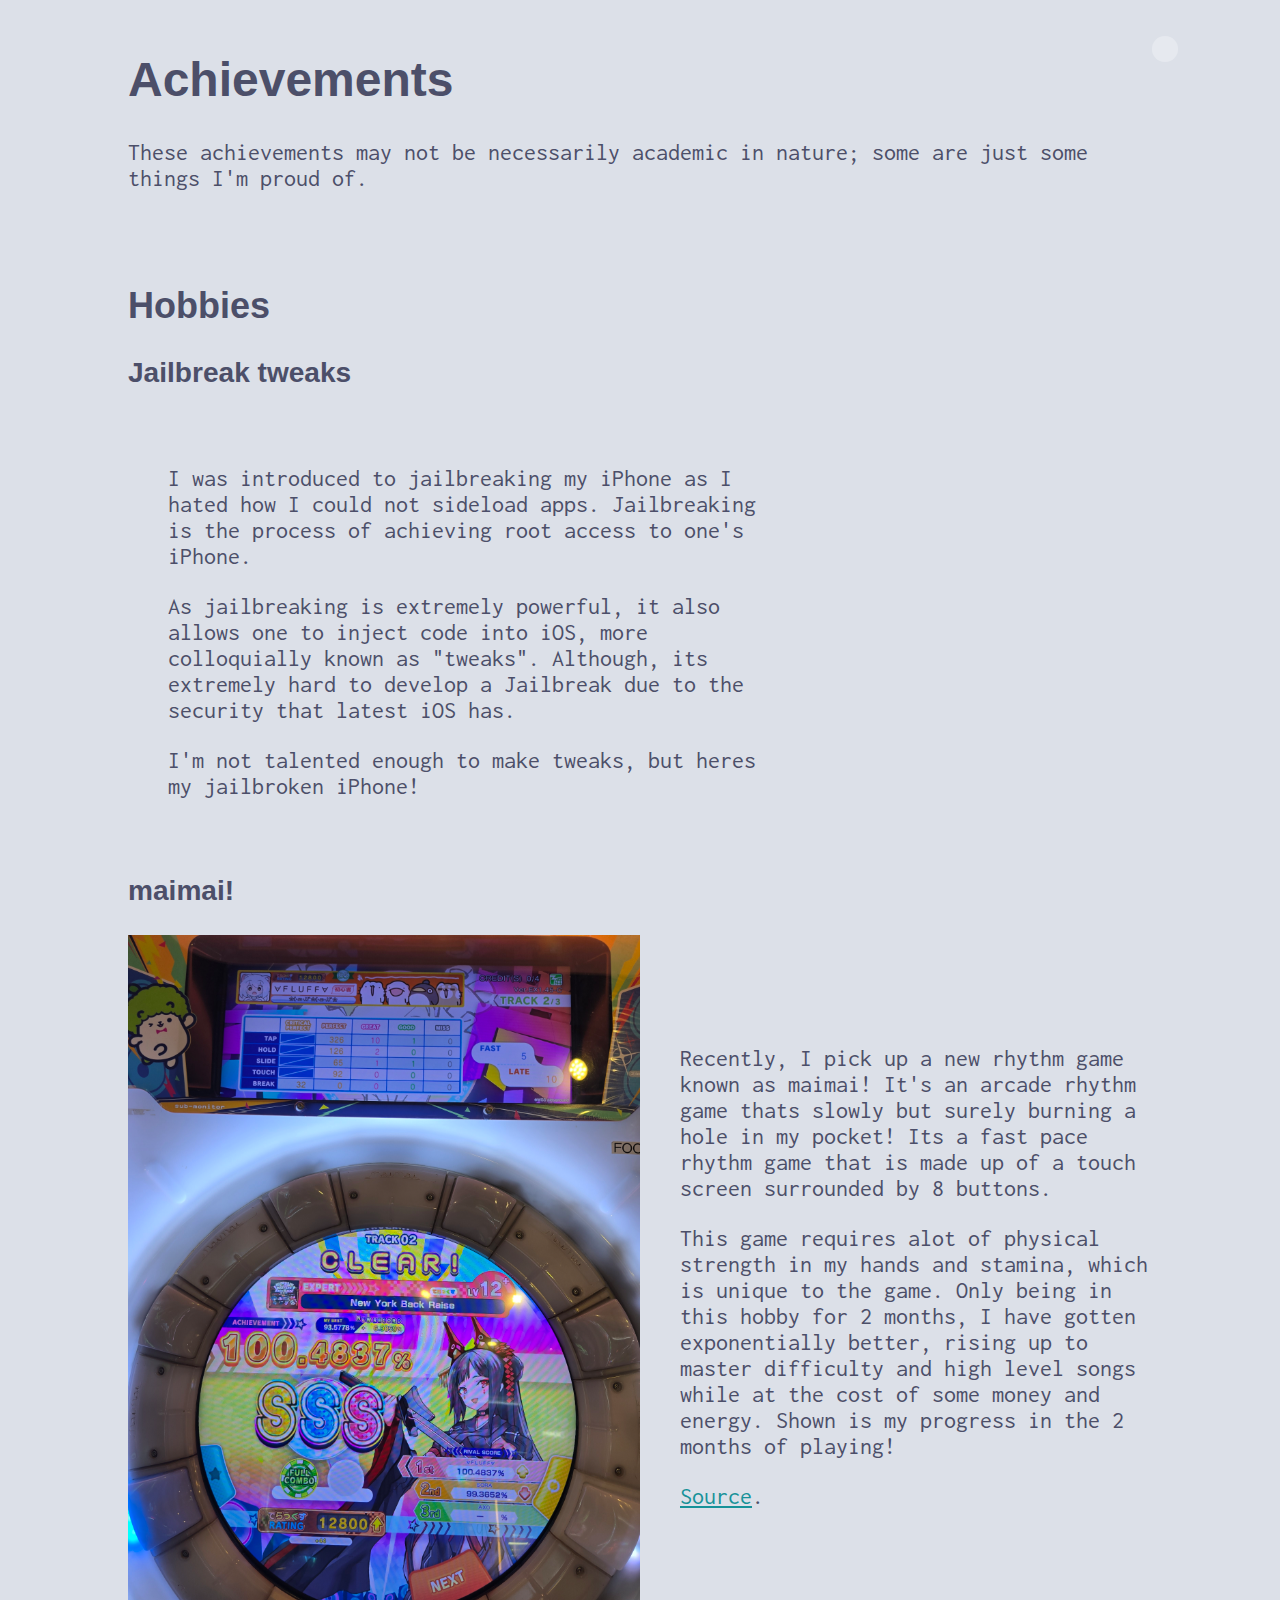
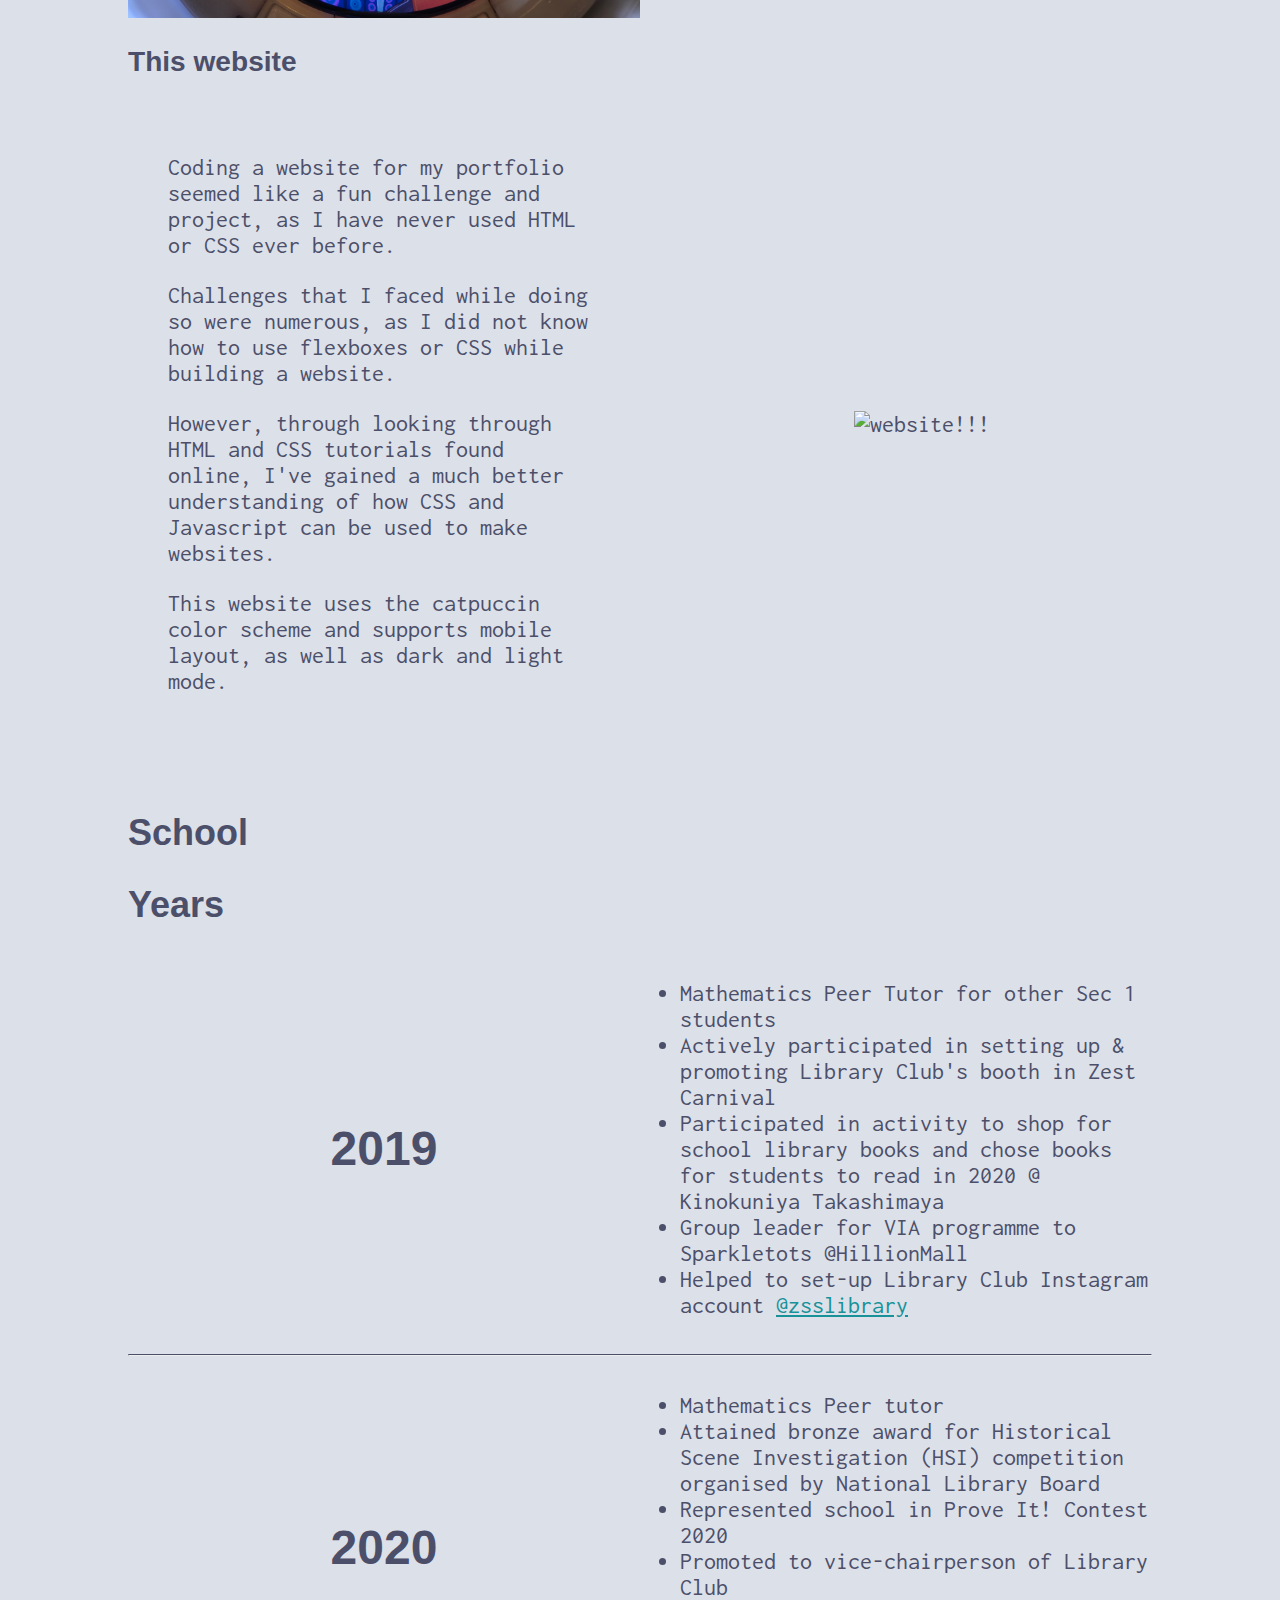
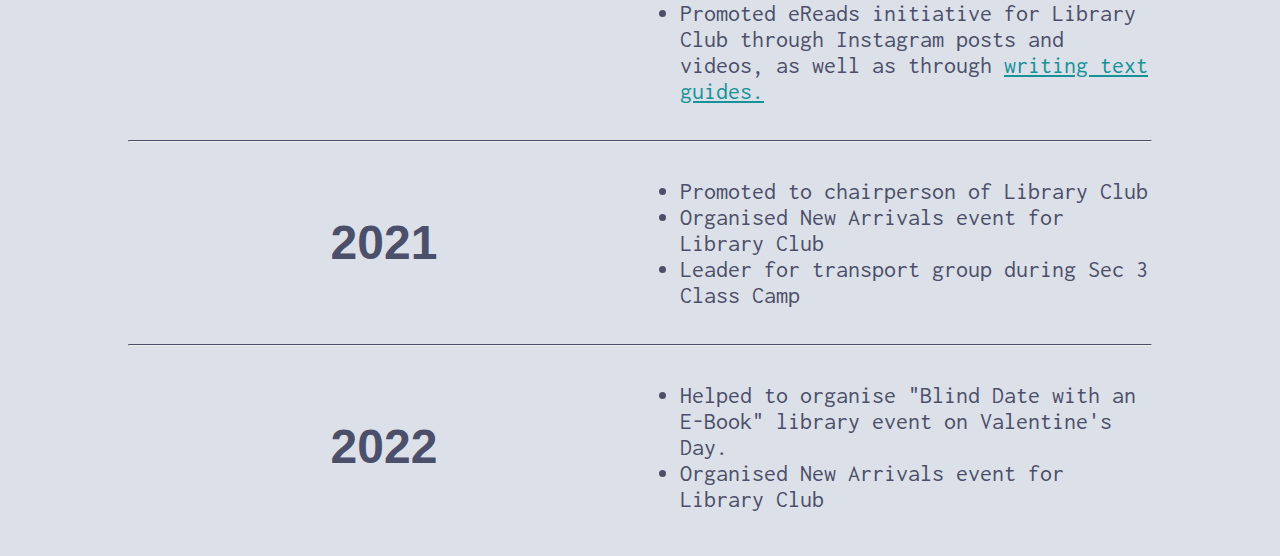
==== commit 3f80c061: "Update achievements.html" ====
--- a/achievements.html
+++ b/achievements.html
@@ -104,7 +104,7 @@
         <h3>maimai!</h3>
         <div class="contentflexboxleft">
             <div class="contentleft">
-                <img src="img/Python.png" title="Python"></img>
+                <img src="NewYorkSSS.jpg" title="Python"></img>
             </div>
             <div class="contentright">
                 <ul>
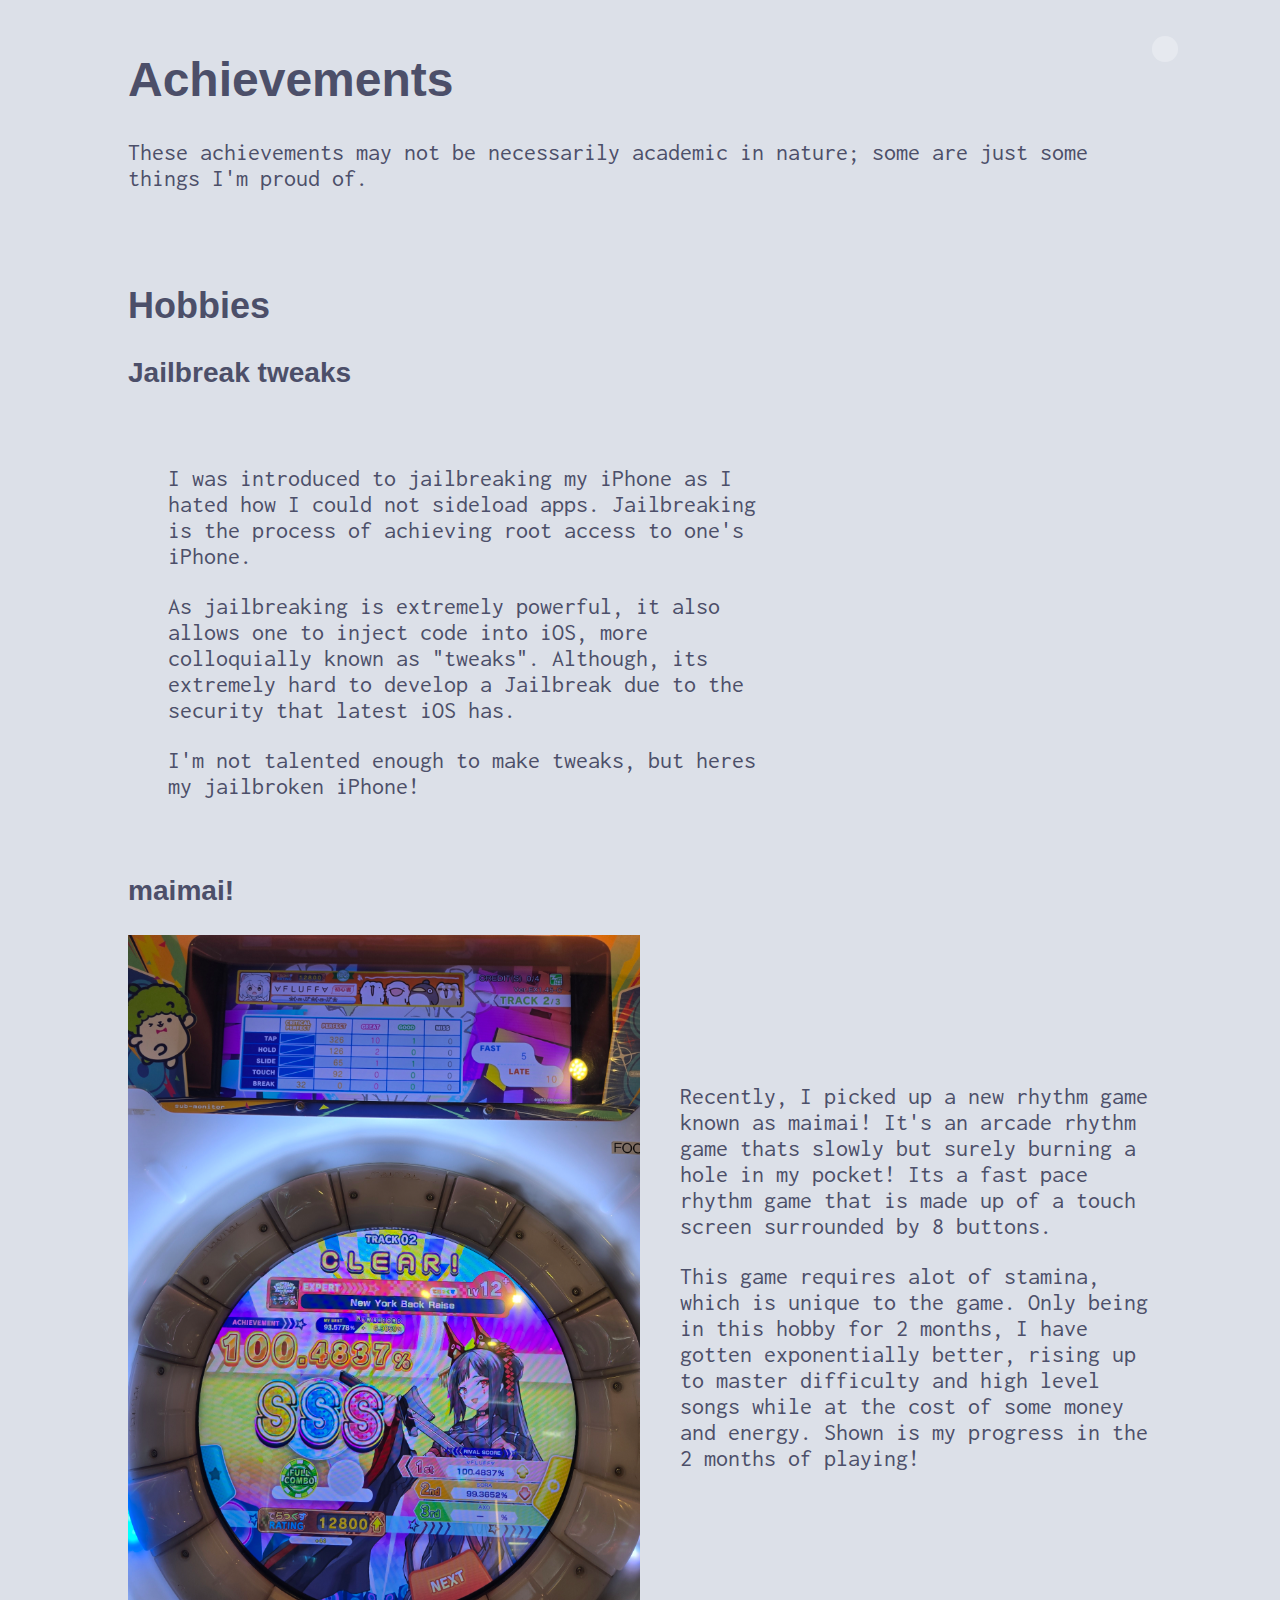
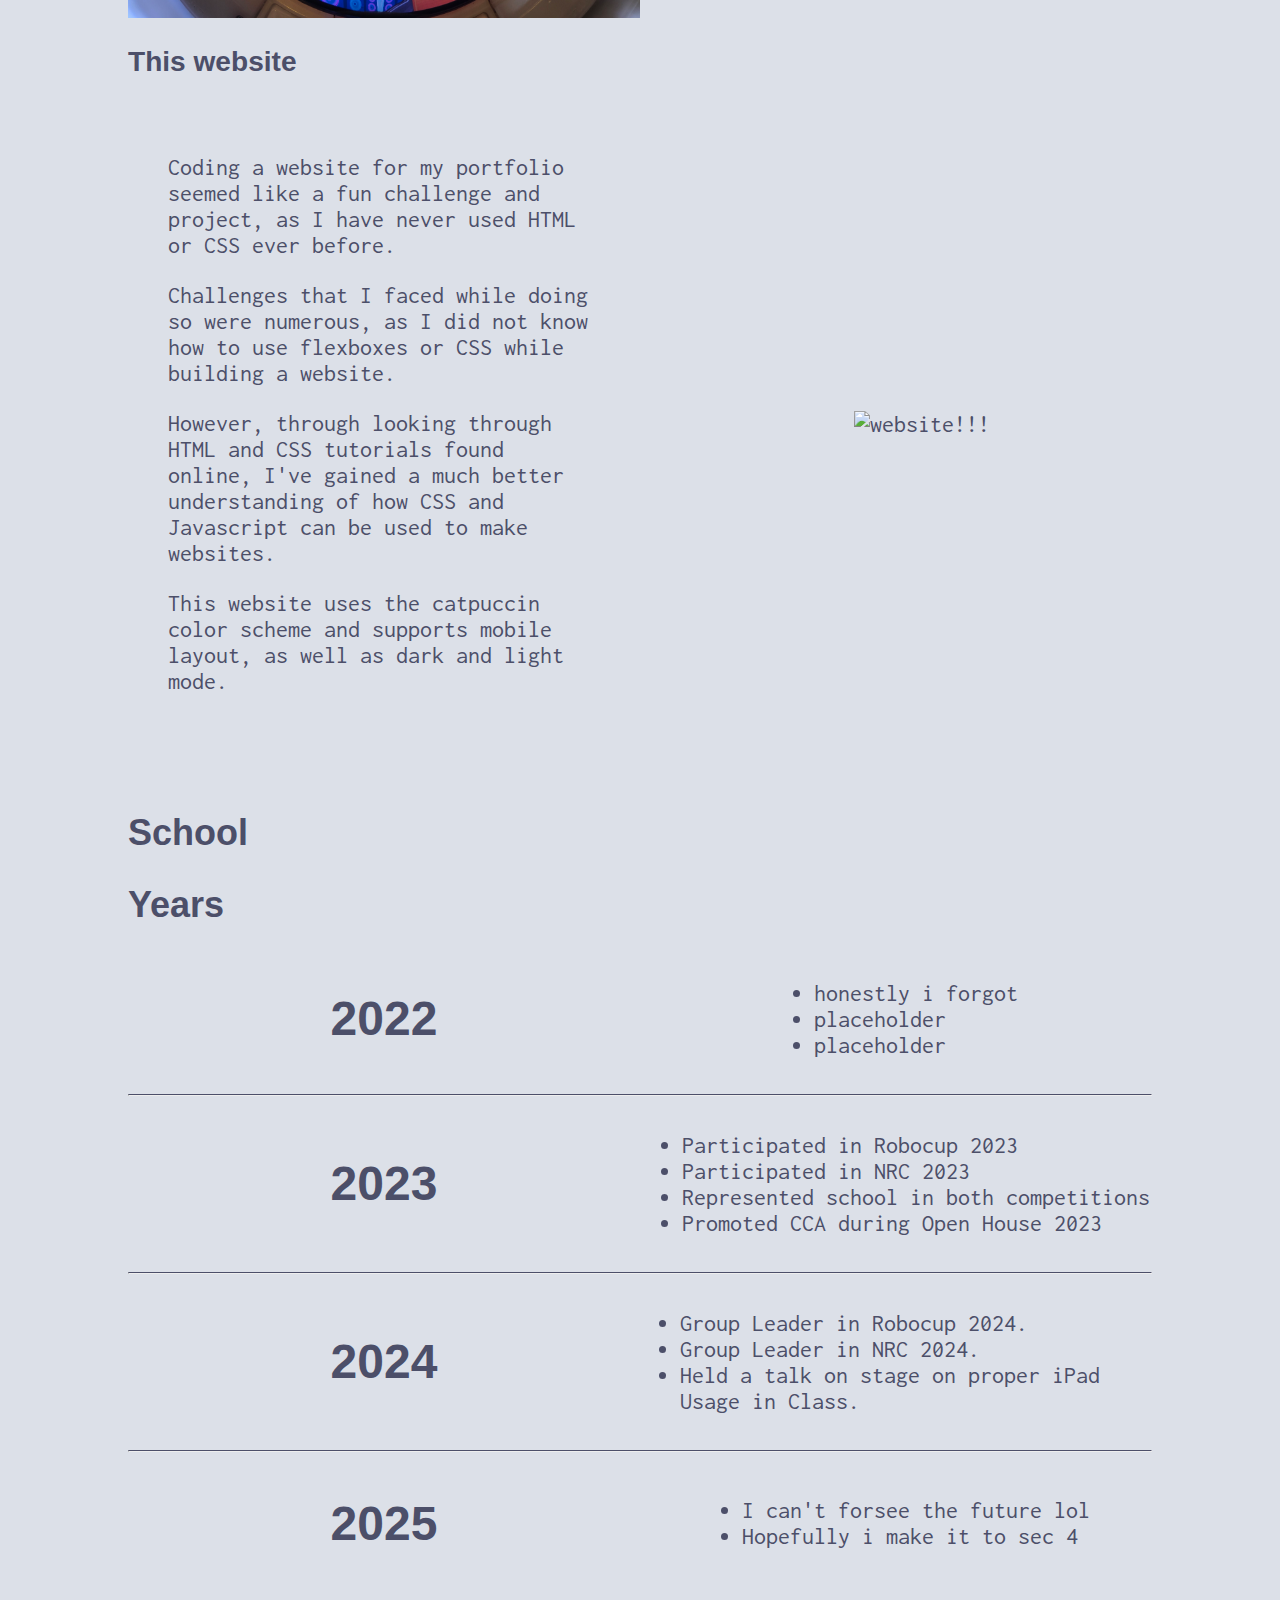
==== commit ba75dcc3: "Update achievements.html" ====
--- a/achievements.html
+++ b/achievements.html
@@ -108,9 +108,8 @@
             </div>
             <div class="contentright">
                 <ul>
-                    <p>Recently, I pick up a new rhythm game known as maimai! It's an arcade rhythm game thats slowly but surely burning a hole in my pocket! Its a fast pace rhythm game that is made up of a touch screen surrounded by 8 buttons. </p>
-                    <p>This game requires alot of physical strength in my hands and stamina, which is unique to the game. Only being in this hobby for 2 months, I have gotten exponentially better, rising up to master difficulty and high level songs while at the cost of some money and energy. Shown is my progress in the 2 months of playing! </p>
-                    <p><a href="https://raw.githubusercontent.com/hrtowii/Pythonstuff/main/PeriodicTable.py">Source</a>.
+                    <p>Recently, I picked up a new rhythm game known as maimai! It's an arcade rhythm game thats slowly but surely burning a hole in my pocket! Its a fast pace rhythm game that is made up of a touch screen surrounded by 8 buttons. </p>
+                    <p>This game requires alot of stamina, which is unique to the game. Only being in this hobby for 2 months, I have gotten exponentially better, rising up to master difficulty and high level songs while at the cost of some money and energy. Shown is my progress in the 2 months of playing! </p>
                     </p>
 
                 </ul>
@@ -143,60 +142,52 @@
         <h2>Years</h2>
         <div class="contentflexboxright">
             <div class="contentleft">
-                <h1 id="2019">2019</h1>
+                <h1 id="2022">2022</h1>
             </div>
             <div class="contentright">
                 <ul>
-                    <li>Mathematics Peer Tutor for other Sec 1 students </li>
-                    <li>Actively participated in setting up & promoting Library Club's booth in Zest Carnival </li>
-                    <li>Participated in activity to shop for school library books and chose books for students to read
-                        in 2020 @ Kinokuniya Takashimaya </li>
-                    <li>Group leader for VIA programme to Sparkletots @HillionMall </li>
-                    <li>Helped to set-up Library Club Instagram account <a
-                            href="https://instagram.com/zsslibrary/">@zsslibrary</a> </li>
+                    <li>honestly i forgot </li>
+                    <li>placeholder </li>
+                    <li>placeholder </li>
                 </ul>
             </div>
         </div>
         <hr class="style">
         <div class="contentflexboxright">
             <div class="contentleft">
-                <h1 id="2020">2020</h1>
+                <h1 id="2023">2023</h1>
             </div>
             <div class="contentright">
                 <ul>
-                    <li>Mathematics Peer tutor </li>
-                    <li>Attained bronze award for Historical Scene Investigation (HSI) competition organised by National
-                        Library Board </li>
-                    <li>Represented school in Prove It! Contest 2020 </li>
-                    <li>Promoted to vice-chairperson of Library Club </li>
-                    <li>Promoted eReads initiative for Library Club through Instagram posts and videos, as well as
-                        through <a href="https://drive.google.com/file/d/1F2bn2jaBj6zykSbVB9zctTsX5LFpiKjy/view">writing
-                            text guides.</a> </li>
+                    <li>Participated in Robocup 2023 </li>
+                    <li>Participated in NRC 2023 </li>
+                    <li>Represented school in both competitions </li>
+                    <li>Promoted CCA during Open House 2023 </li>
                 </ul>
             </div>
         </div>
         <hr class="style">
         <div class="contentflexboxright">
             <div class="contentleft">
-                <h1 id="2021">2021</h1>
+                <h1 id="2024">2024</h1>
             </div>
             <div class="contentright">
                 <ul>
-                    <li>Promoted to chairperson of Library Club </li>
-                    <li>Organised New Arrivals event for Library Club </li>
-                    <li>Leader for transport group during Sec 3 Class Camp </li>
+                    <li>Group Leader in Robocup 2024. </li>
+                    <li>Group Leader in NRC 2024. </li>
+                    <li>Held a talk on stage on proper iPad Usage in Class. </li>
                 </ul>
             </div>
         </div>
         <hr class="style">
         <div class="contentflexboxright">
             <div class="contentleft">
-                <h1 id="2022">2022</h1>
+                <h1 id="2025">2025</h1>
             </div>
             <div class="contentright">
                 <ul>
-                    <li>Helped to organise "Blind Date with an E-Book" library event on Valentine's Day. </li>
-                    <li>Organised New Arrivals event for Library Club </li>
+                    <li>I can't forsee the future lol </li>
+                    <li>Hopefully i make it to sec 4  </li>
                 </ul>
             </div>
         </div>
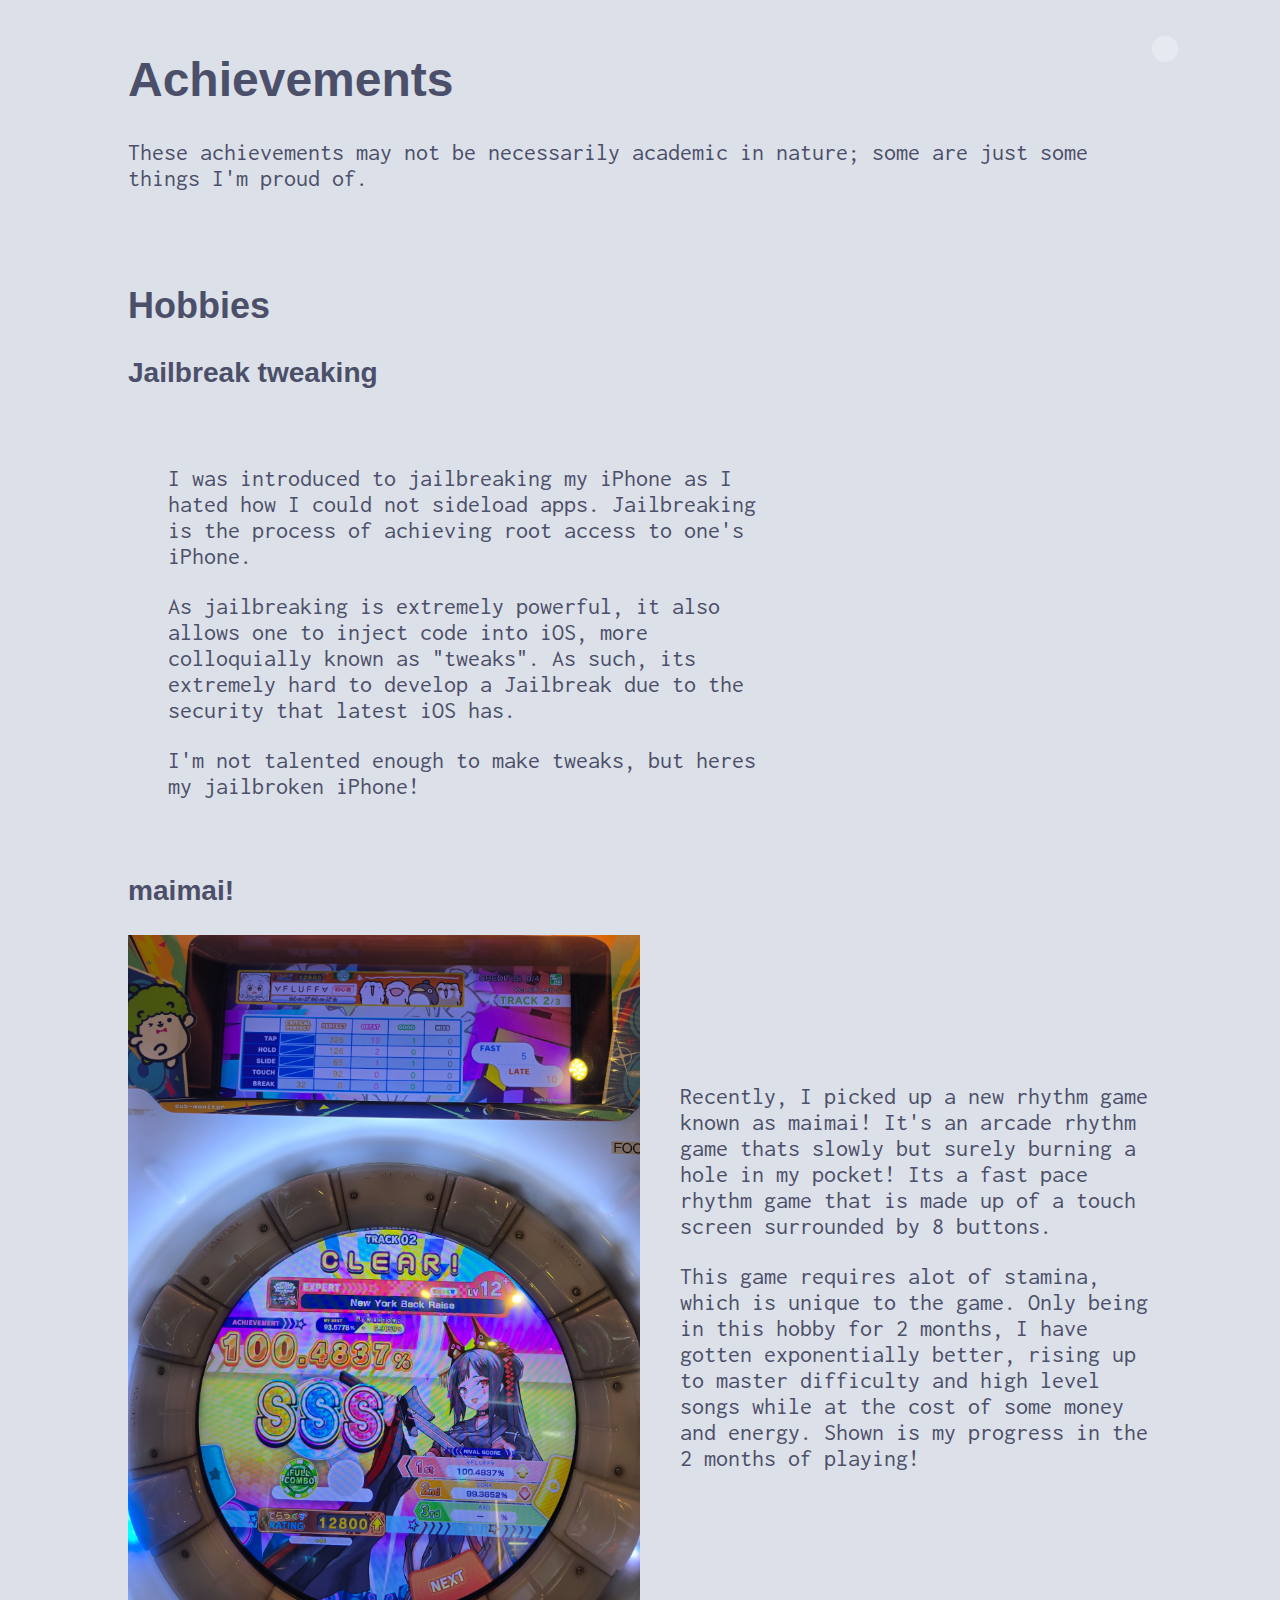
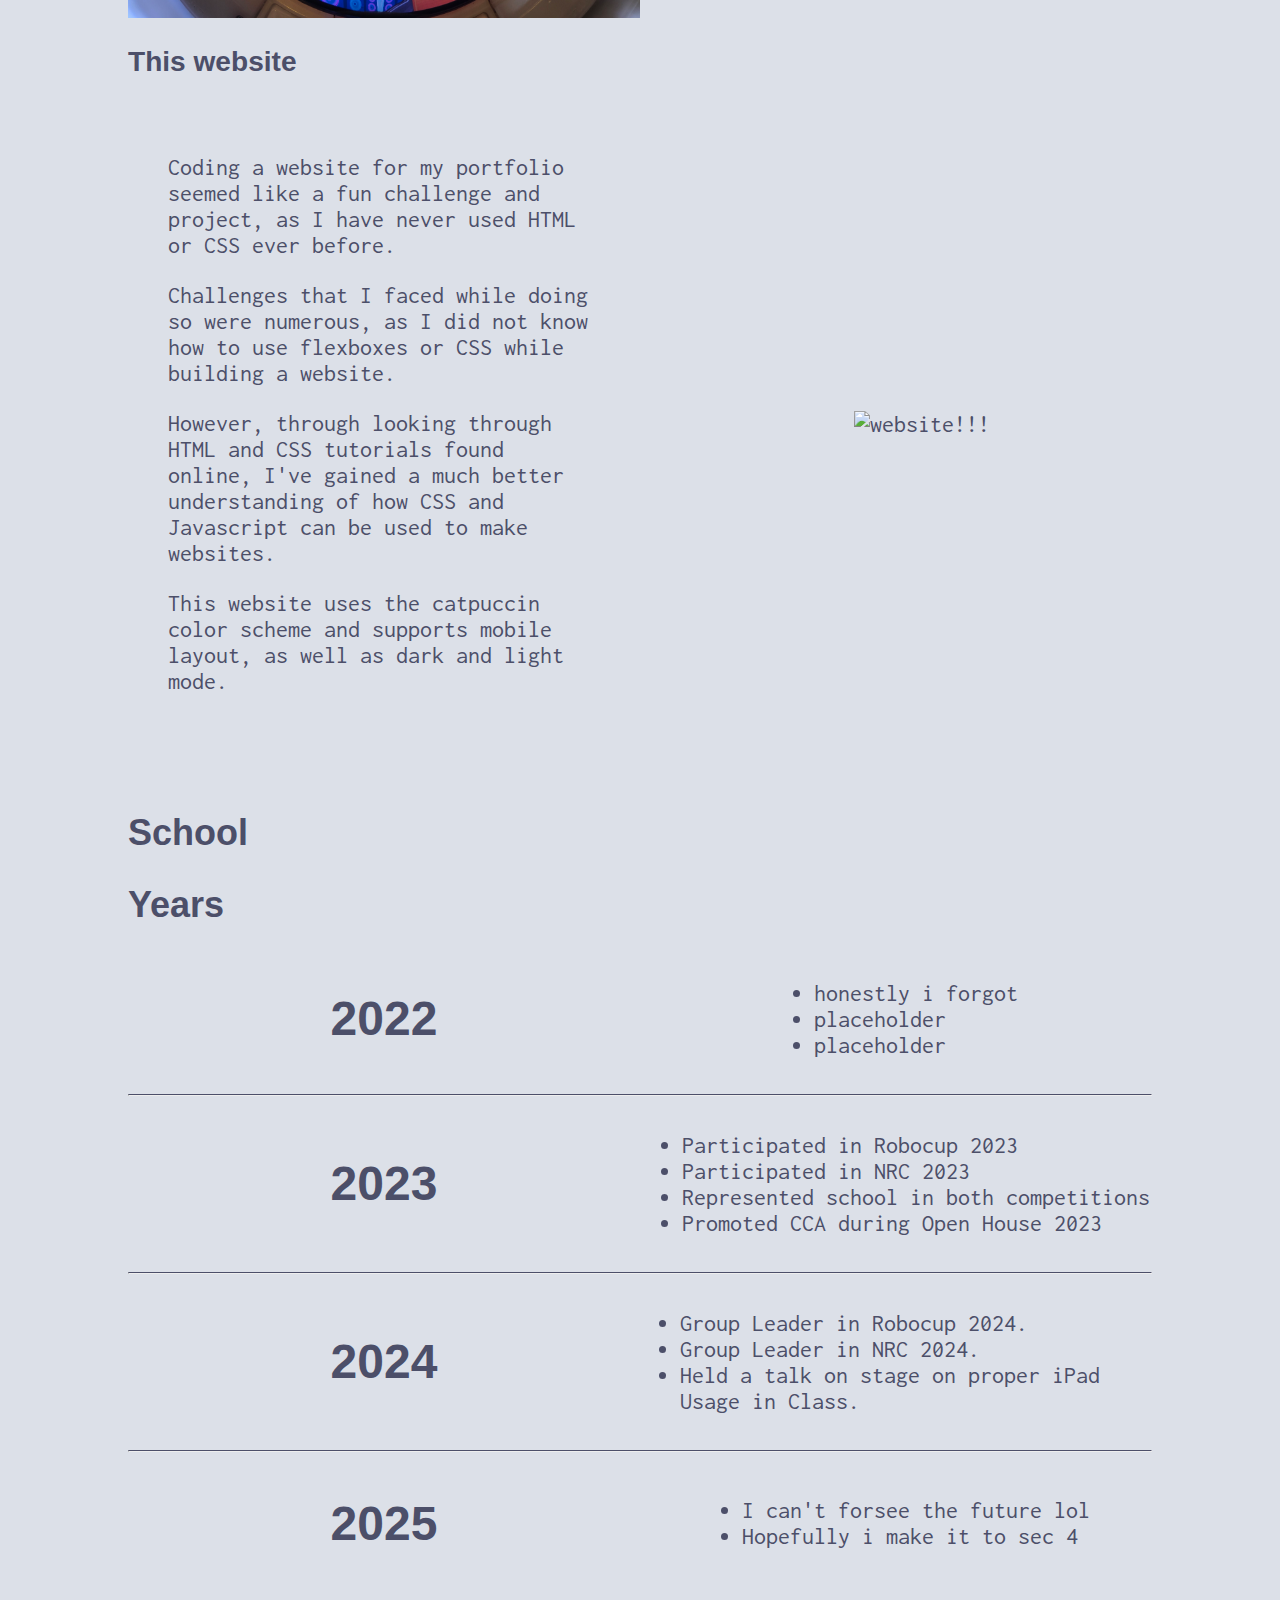
==== commit 92b95d18: "Update achievements.html" ====
--- a/achievements.html
+++ b/achievements.html
@@ -53,14 +53,14 @@
                 </ul>
             </div>
         </div> -->
-        <h3>Jailbreak tweaks</h3>
+        <h3>Jailbreak tweaking</h3>
         <div class="contentflexboxright">
             <div class="contentleft">
                 <ul>
                     <p>I was introduced to jailbreaking my iPhone as I hated how I could not sideload apps. Jailbreaking is the process of achieving
                         root access to one's iPhone. </p>
                     <p>As jailbreaking is extremely powerful, it also allows one to inject code into iOS, more
-                        colloquially known as "tweaks". Although, its extremely hard to develop a Jailbreak due to the security that latest iOS has. </p>
+                        colloquially known as "tweaks". As such, its extremely hard to develop a Jailbreak due to the security that latest iOS has. </p>
                     <p>I'm not talented enough to make tweaks, but heres my jailbroken iPhone!
                     </p>
                     <ul>
